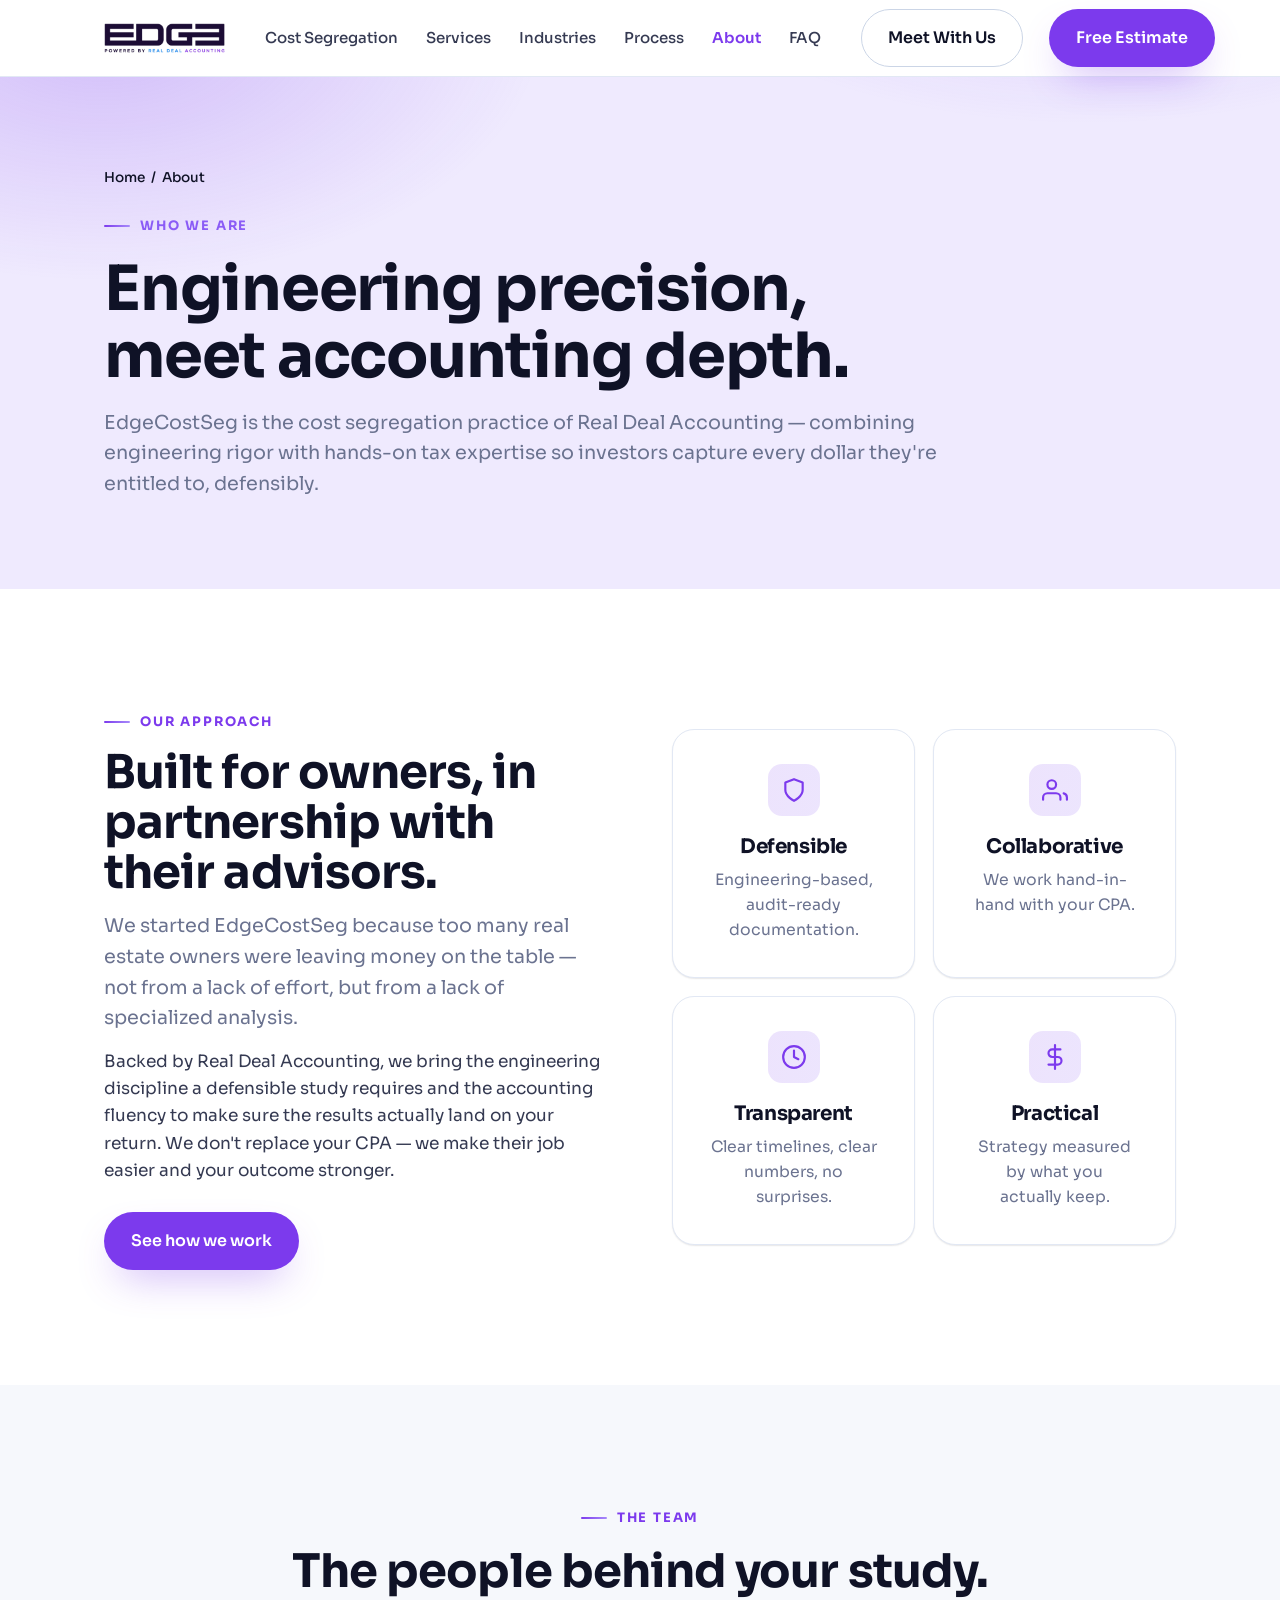
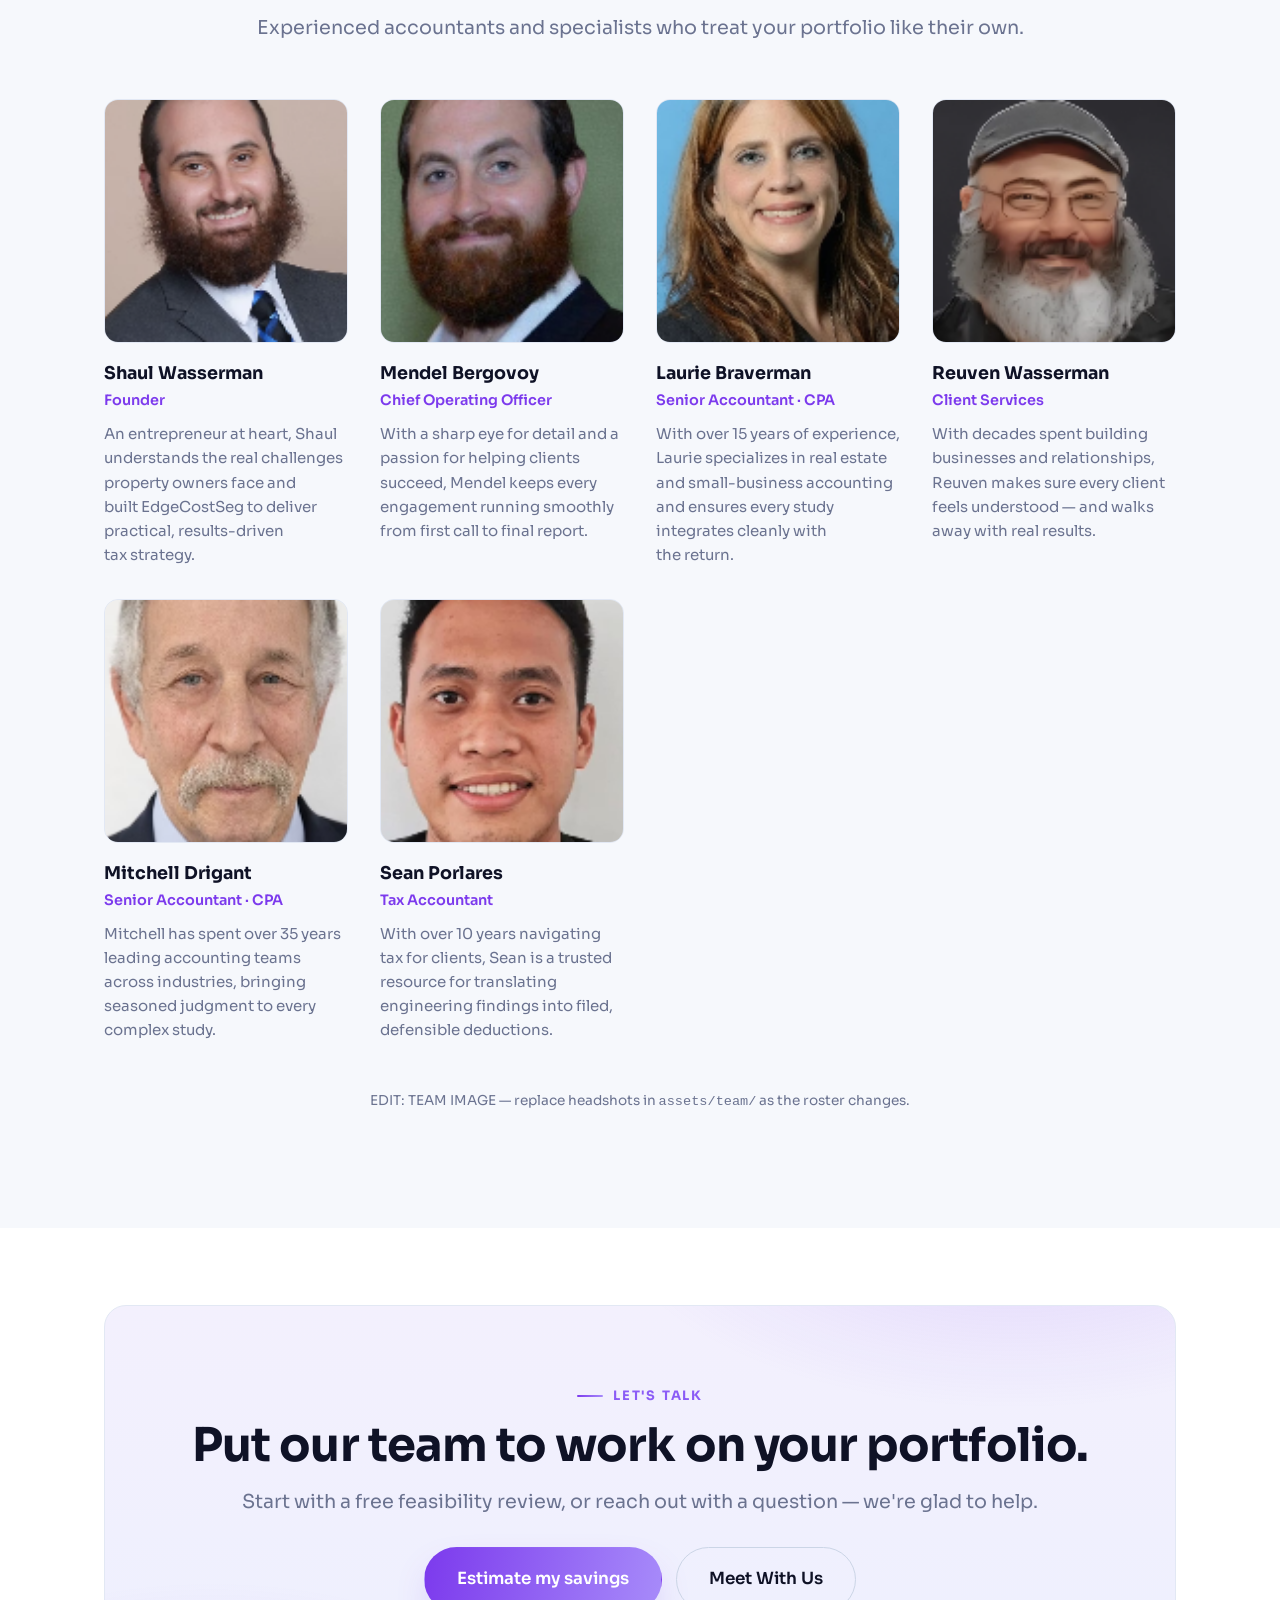
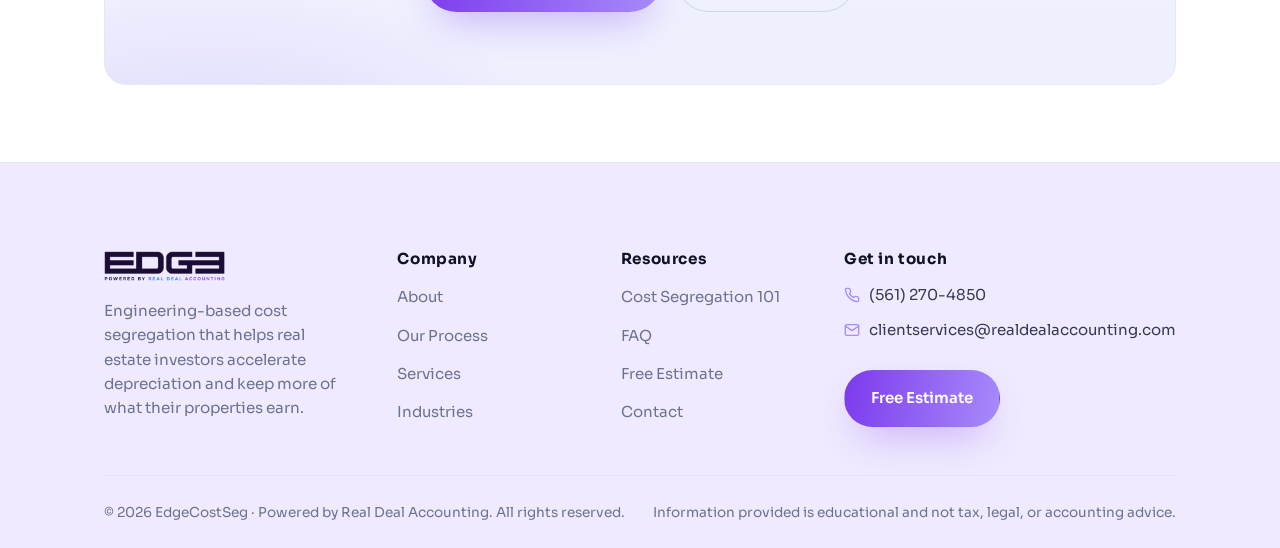
==== about.html @ e032ab43 "Add files via upload" ====
<!DOCTYPE html>
<html lang="en">
<head>
  <meta charset="UTF-8" />
  <meta name="viewport" content="width=device-width, initial-scale=1.0" />
  <title>About — EdgeCostSeg</title>
  <meta name="description" content="EdgeCostSeg pairs engineering rigor with the accounting expertise of Real Deal Accounting to help real estate investors keep more of what they earn. Meet the team." />
  <meta name="theme-color" content="#efeafe" />
  <link rel="preconnect" href="https://fonts.googleapis.com" />
  <link rel="preconnect" href="https://fonts.gstatic.com" crossorigin />
  <link href="https://fonts.googleapis.com/css2?family=Sora:wght@300;400;500;600;700;800&family=Figtree:wght@400;500;600;700&display=swap" rel="stylesheet" />
  <link rel="stylesheet" href="styles.css" />
</head>
<body>
  <a class="skip-link" href="#main">Skip to content</a>
  <header class="site-header">
    <div class="container nav">
      <a class="brand" href="index.html" aria-label="EdgeCostSeg home"><!-- EDIT: LOGO --><img src="assets/logo.png" alt="EdgeCostSeg — powered by Real Deal Accounting" /></a>
      <nav aria-label="Primary"><ul class="nav-links">
        <li><a href="cost-segregation.html">Cost Segregation</a></li>
        <li><a href="services.html">Services</a></li>
        <li><a href="industries.html">Industries</a></li>
        <li><a href="process.html">Process</a></li>
        <li><a href="about.html" class="active">About</a></li>
        <li><a href="faq.html">FAQ</a></li>
      </ul></nav>
      <div class="nav-cta">
        <!-- EDIT: CALENDLY LINK --><a class="btn btn--ghost nav-save" href="https://calendly.com/swasserman-o0l3/costseg" target="_blank" rel="noopener">Meet With Us</a>
        <!-- EDIT: CTA LINK --><a class="btn btn--primary nav-estimate" href="estimate.html">Free Estimate</a>
        <button class="nav-toggle" aria-label="Open menu" aria-expanded="false" aria-controls="mobileMenu"><svg viewBox="0 0 24 24" fill="none" stroke="currentColor" stroke-width="2" stroke-linecap="round"><line x1="3" y1="6" x2="21" y2="6"/><line x1="3" y1="12" x2="21" y2="12"/><line x1="3" y1="18" x2="21" y2="18"/></svg></button>
      </div>
    </div>
  </header>
  <nav class="mobile-menu" id="mobileMenu" aria-label="Mobile">
    <a href="cost-segregation.html">Cost Segregation</a><a href="services.html">Services</a><a href="industries.html">Industries</a><a href="process.html">Process</a><a href="about.html" class="active">About</a><a href="faq.html">FAQ</a><a href="contact.html">Contact</a>
    <a class="btn btn--primary" href="estimate.html">Get My Free Estimate</a><a class="btn btn--ghost nav-save" href="https://calendly.com/swasserman-o0l3/costseg" target="_blank" rel="noopener">Meet With Us</a>
  </nav>

  <main id="main">
    <section class="page-hero">
      <div class="container">
        <p class="breadcrumb"><a href="index.html">Home</a> &nbsp;/&nbsp; About</p>
        <span class="eyebrow">Who we are</span>
        <h1 class="h-xl">Engineering precision, meet accounting depth.</h1>
        <p class="lead measure">EdgeCostSeg is the cost segregation practice of Real Deal Accounting — combining engineering rigor with hands-on tax expertise so investors capture every dollar they're entitled to, defensibly.</p>
      </div>
    </section>

    <!-- STORY -->
    <section class="section">
      <div class="container">
        <div class="split">
          <div>
            <span class="eyebrow">Our approach</span>
            <h2 class="h-lg mt-s">Built for owners, in partnership with their advisors.</h2>
            <p class="lead mt-s">We started EdgeCostSeg because too many real estate owners were leaving money on the table — not from a lack of effort, but from a lack of specialized analysis.</p>
            <p class="mt-s">Backed by Real Deal Accounting, we bring the engineering discipline a defensible study requires and the accounting fluency to make sure the results actually land on your return. We don't replace your CPA — we make their job easier and your outcome stronger.</p>
            <div class="btn-row mt-m"><a class="btn btn--primary" href="process.html">See how we work</a></div>
          </div>
          <div class="grid" style="grid-template-columns:1fr 1fr;gap:18px;align-self:center">
            <div class="card center"><div class="icon-badge" style="margin-inline:auto"><svg viewBox="0 0 24 24" fill="none" stroke="currentColor" stroke-width="2" stroke-linecap="round" stroke-linejoin="round"><path d="M12 22s8-4 8-10V5l-8-3-8 3v7c0 6 8 10 8 10z"/></svg></div><h3>Defensible</h3><p>Engineering-based, audit-ready documentation.</p></div>
            <div class="card center"><div class="icon-badge" style="margin-inline:auto"><svg viewBox="0 0 24 24" fill="none" stroke="currentColor" stroke-width="2" stroke-linecap="round" stroke-linejoin="round"><path d="M17 21v-2a4 4 0 0 0-4-4H5a4 4 0 0 0-4 4v2"/><circle cx="9" cy="7" r="4"/><path d="M23 21v-2a4 4 0 0 0-3-3.87"/></svg></div><h3>Collaborative</h3><p>We work hand-in-hand with your CPA.</p></div>
            <div class="card center"><div class="icon-badge" style="margin-inline:auto"><svg viewBox="0 0 24 24" fill="none" stroke="currentColor" stroke-width="2" stroke-linecap="round" stroke-linejoin="round"><circle cx="12" cy="12" r="10"/><polyline points="12 6 12 12 16 14"/></svg></div><h3>Transparent</h3><p>Clear timelines, clear numbers, no surprises.</p></div>
            <div class="card center"><div class="icon-badge" style="margin-inline:auto"><svg viewBox="0 0 24 24" fill="none" stroke="currentColor" stroke-width="2" stroke-linecap="round" stroke-linejoin="round"><line x1="12" y1="1" x2="12" y2="23"/><path d="M17 5H9.5a3.5 3.5 0 0 0 0 7h5a3.5 3.5 0 0 1 0 7H6"/></svg></div><h3>Practical</h3><p>Strategy measured by what you actually keep.</p></div>
          </div>
        </div>
      </div>
    </section>

    <!-- TEAM -->
    <section class="section section--gray">
      <div class="container">
        <div class="block-head center">
          <span class="eyebrow">The team</span>
          <h2 class="h-lg">The people behind your study.</h2>
          <p class="lead measure">Experienced accountants and specialists who treat your portfolio like their own.</p>
        </div>
        <div class="grid cols-4">
          <div class="team-card">
            <!-- EDIT: TEAM IMAGE --><img class="photo" src="assets/team/shaul.png" alt="Shaul Wasserman" />
            <div class="name">Shaul Wasserman</div>
            <div class="role">Founder</div>
            <p class="bio">An entrepreneur at heart, Shaul understands the real challenges property owners face and built EdgeCostSeg to deliver practical, results-driven tax strategy.</p>
          </div>
          <div class="team-card">
            <!-- EDIT: TEAM IMAGE --><img class="photo" src="assets/team/mendel.png" alt="Mendel Bergovoy" />
            <div class="name">Mendel Bergovoy</div>
            <div class="role">Chief Operating Officer</div>
            <p class="bio">With a sharp eye for detail and a passion for helping clients succeed, Mendel keeps every engagement running smoothly from first call to final report.</p>
          </div>
          <div class="team-card">
            <!-- EDIT: TEAM IMAGE --><img class="photo" src="assets/team/laurie.png" alt="Laurie Braverman" />
            <div class="name">Laurie Braverman</div>
            <div class="role">Senior Accountant · CPA</div>
            <p class="bio">With over 15 years of experience, Laurie specializes in real estate and small-business accounting and ensures every study integrates cleanly with the return.</p>
          </div>
          <div class="team-card">
            <!-- EDIT: TEAM IMAGE --><img class="photo" src="assets/team/reuven.png" alt="Reuven Wasserman" />
            <div class="name">Reuven Wasserman</div>
            <div class="role">Client Services</div>
            <p class="bio">With decades spent building businesses and relationships, Reuven makes sure every client feels understood — and walks away with real results.</p>
          </div>
          <div class="team-card">
            <!-- EDIT: TEAM IMAGE --><img class="photo" src="assets/team/mitchell.png" alt="Mitchell Drigant" />
            <div class="name">Mitchell Drigant</div>
            <div class="role">Senior Accountant · CPA</div>
            <p class="bio">Mitchell has spent over 35 years leading accounting teams across industries, bringing seasoned judgment to every complex study.</p>
          </div>
          <div class="team-card">
            <!-- EDIT: TEAM IMAGE --><img class="photo" src="assets/team/sean.png" alt="Sean Porlares" />
            <div class="name">Sean Porlares</div>
            <div class="role">Tax Accountant</div>
            <p class="bio">With over 10 years navigating tax for clients, Sean is a trusted resource for translating engineering findings into filed, defensible deductions.</p>
          </div>
        </div>
        <p class="center form-note mt-l">EDIT: TEAM IMAGE — replace headshots in <code>assets/team/</code> as the roster changes.</p>
      </div>
    </section>

    <section class="section section--tight">
      <div class="container">
        <div class="cta-banner reveal">
          <span class="eyebrow" style="color:var(--violet-500)">Let's talk</span>
          <h2 class="h-lg mt-s">Put our team to work on your portfolio.</h2>
          <p class="lead measure">Start with a free feasibility review, or reach out with a question — we're glad to help.</p>
          <div class="btn-row"><a class="btn btn--light btn--lg" href="estimate.html">Estimate my savings</a><!-- EDIT: CALENDLY LINK --><a class="btn btn--ghost-light btn--lg" href="https://calendly.com/swasserman-o0l3/costseg" target="_blank" rel="noopener">Meet With Us</a></div>
        </div>
      </div>
    </section>
  </main>

  <footer class="site-footer">
    <div class="container">
      <div class="footer-top">
        <div class="footer-brand"><!-- EDIT: LOGO (white) --><img src="assets/logo.png" alt="EdgeCostSeg" /><p>Engineering-based cost segregation that helps real estate investors accelerate depreciation and keep more of what their properties earn.</p></div>
        <div class="footer-col"><h4>Company</h4><ul><li><a href="about.html">About</a></li><li><a href="process.html">Our Process</a></li><li><a href="services.html">Services</a></li><li><a href="industries.html">Industries</a></li></ul></div>
        <div class="footer-col"><h4>Resources</h4><ul><li><a href="cost-segregation.html">Cost Segregation 101</a></li><li><a href="faq.html">FAQ</a></li><li><a href="estimate.html">Free Estimate</a></li><li><a href="contact.html">Contact</a></li></ul></div>
        <div class="footer-col"><h4>Get in touch</h4><div class="footer-contact"><!-- EDIT: PHONE --><a href="tel:+15612704850"><svg viewBox="0 0 24 24" fill="none" stroke="currentColor" stroke-width="2" stroke-linecap="round" stroke-linejoin="round"><path d="M22 16.92v3a2 2 0 0 1-2.18 2 19.79 19.79 0 0 1-8.63-3.07 19.5 19.5 0 0 1-6-6 19.79 19.79 0 0 1-3.07-8.67A2 2 0 0 1 4.11 2h3a2 2 0 0 1 2 1.72c.13.96.36 1.9.7 2.81a2 2 0 0 1-.45 2.11L8.09 9.91a16 16 0 0 0 6 6l1.27-1.27a2 2 0 0 1 2.11-.45c.91.34 1.85.57 2.81.7A2 2 0 0 1 22 16.92z"/></svg>(561) 270-4850</a><!-- EDIT: EMAIL --><a href="mailto:clientservices@realdealaccounting.com"><svg viewBox="0 0 24 24" fill="none" stroke="currentColor" stroke-width="2" stroke-linecap="round" stroke-linejoin="round"><path d="M4 4h16a2 2 0 0 1 2 2v12a2 2 0 0 1-2 2H4a2 2 0 0 1-2-2V6a2 2 0 0 1 2-2z"/><polyline points="22,6 12,13 2,6"/></svg>clientservices@realdealaccounting.com</a></div><a class="btn btn--gradient mt-m" href="estimate.html">Free Estimate</a></div>
      </div>
      <div class="footer-bottom"><span>© <span id="year">2026</span> EdgeCostSeg · Powered by Real Deal Accounting. All rights reserved.</span><span>Information provided is educational and not tax, legal, or accounting advice.</span></div>
    </div>
  </footer>
  <script src="script.js"></script>
</body>
</html>
---- styles.css ----
/* ============================================================
   EdgeCostSeg — Design System
   Powered by Real Deal Accounting
   ------------------------------------------------------------
   EDIT: BRAND COLORS — change the tokens below to rebrand.
   ============================================================ */

:root {
  /* ---- Brand palette (sampled from logo) ---- */
  --navy-950: #efeafe;   /* light lavender surface */
  --navy-900: #f4f1fd;   /* lighter lavender surface */
  --navy-800: #e7e0fa;   /* lavender raised */
  --navy-700: #ddd3f5;   /* lavender border */

  --blue-600: #7c3aed;   /* primary CTA (purple)                   */
  --blue-500: #8b5cf6;   /* bright purple accent                   */
  --blue-400: #a78bfa;   /* hover / light purple accent            */

  --violet-500: #8b5cf6; /* secondary accent (from "ACCOUNTING")   */
  --violet-400: #a78bfa;

  --white: #ffffff;
  --gray-50:  #f6f8fc;   /* light section background               */
  --gray-100: #eef2f9;   /* cards on white / subtle fills          */
  --gray-200: #e2e8f4;   /* borders                                */
  --gray-300: #cbd5e6;
  --ink-900: #0f1226;    /* primary text on light                  */
  --ink-700: #353a52;    /* body text                              */
  --ink-500: #6b7390;    /* muted text                             */

  /* ---- Signature gradient (blue -> violet, mirrors logo) ---- */
  --grad: linear-gradient(100deg, var(--blue-600) 0%, var(--violet-400) 100%);
  --grad-soft: linear-gradient(100deg, rgba(124,58,237,.14), rgba(139,92,246,.16));

  /* ---- Type ---- */
  --font-display: "Sora", system-ui, sans-serif;
  --font-body: "Sora", system-ui, sans-serif;

  /* ---- Spacing / shape ---- */
  --radius-sm: 8px;
  --radius: 14px;
  --radius-lg: 22px;
  --shadow-sm: 0 1px 2px rgba(15,18,38,.06), 0 1px 1px rgba(15,18,38,.04);
  --shadow-md: 0 10px 30px -12px rgba(15,18,38,.18);
  --shadow-lg: 0 30px 60px -20px rgba(15,18,38,.28);
  --shadow-blue: 0 18px 40px -14px rgba(124,58,237,.42);

  --maxw: 1200px;
  --gutter: clamp(20px, 5vw, 64px);
}

/* ============================================================
   Reset & base
   ============================================================ */
*, *::before, *::after { box-sizing: border-box; }
* { margin: 0; }
html { scroll-behavior: smooth; -webkit-text-size-adjust: 100%; }
body {
  font-family: var(--font-body);
  color: var(--ink-700);
  background: var(--white);
  line-height: 1.6;
  font-size: 17px;
  -webkit-font-smoothing: antialiased;
  text-rendering: optimizeLegibility;
}
img { display: block; max-width: 100%; height: auto; }
a { color: inherit; text-decoration: none; }
button { font: inherit; cursor: pointer; }
:focus-visible { outline: 3px solid var(--blue-400); outline-offset: 3px; border-radius: 4px; }

h1, h2, h3, h4 {
  font-family: var(--font-display);
  color: var(--ink-900);
  line-height: 1.08;
  letter-spacing: -0.02em;
  font-weight: 700;
  text-wrap: balance;
}
p { text-wrap: pretty; }

/* ============================================================
   Layout helpers
   ============================================================ */
.container { width: 100%; max-width: var(--maxw); margin-inline: auto; padding-inline: var(--gutter); }
.section { padding-block: clamp(64px, 9vw, 128px); }
.section--tight { padding-block: clamp(48px, 6vw, 80px); }
.section--gray { background: var(--gray-50); }
.section--navy { background: var(--navy-950); color: var(--ink-700); }
.section--navy h1, .section--navy h2, .section--navy h3 { color: var(--ink-900); }

.grid { display: grid; gap: clamp(20px, 3vw, 32px); }
.cols-2 { grid-template-columns: repeat(2, 1fr); }
.cols-3 { grid-template-columns: repeat(3, 1fr); }
.cols-4 { grid-template-columns: repeat(4, 1fr); }
@media (max-width: 980px) { .cols-3, .cols-4 { grid-template-columns: repeat(2, 1fr); } }
@media (max-width: 640px) { .cols-2, .cols-3, .cols-4 { grid-template-columns: 1fr; } }

.center { text-align: center; }
.measure { max-width: 62ch; }
.measure-tight { max-width: 48ch; }
.center .measure, .center .measure-tight { margin-inline: auto; }

/* ============================================================
   Eyebrow / headings rhythm
   ============================================================ */
.eyebrow {
  display: inline-flex; align-items: center; gap: 10px;
  font-family: var(--font-body);
  font-weight: 700; font-size: 13px; letter-spacing: .14em; text-transform: uppercase;
  color: var(--blue-600);
}
.eyebrow::before {
  content: ""; width: 26px; height: 2px; border-radius: 2px; background: var(--grad);
}
.section--navy .eyebrow { color: var(--violet-500); }

.h-xl { font-size: clamp(2.2rem, 5.2vw, 3.9rem); }
.h-lg { font-size: clamp(1.9rem, 4vw, 2.9rem); }
.h-md { font-size: clamp(1.45rem, 2.6vw, 2rem); }
.lead { font-size: clamp(1.05rem, 1.5vw, 1.25rem); color: var(--ink-500); }
.section--navy .lead { color: var(--ink-500); }
.block-head { margin-bottom: clamp(36px, 5vw, 56px); }
.block-head .eyebrow { margin-bottom: 18px; }
.block-head p { margin-top: 16px; }

/* ============================================================
   Buttons
   ============================================================ */
.btn {
  display: inline-flex; align-items: center; justify-content: center; gap: 10px;
  font-family: var(--font-body); font-weight: 600; font-size: 1rem;
  padding: 15px 26px; border-radius: 999px; border: 1px solid transparent;
  transition: transform .18s ease, box-shadow .18s ease, background .18s ease, color .18s ease, border-color .18s ease;
  white-space: nowrap;
}
.btn svg { width: 18px; height: 18px; }
.btn--primary { background: var(--blue-600); color: #fff; box-shadow: var(--shadow-blue); }
.btn--primary:hover { transform: translateY(-2px); background: var(--blue-500); }
.btn--gradient { background: var(--grad); color: #fff; box-shadow: var(--shadow-blue); }
.btn--gradient:hover { transform: translateY(-2px); filter: brightness(1.05); }
.btn--ghost { background: transparent; color: var(--ink-900); border-color: var(--gray-300); }
.btn--ghost:hover { border-color: var(--blue-500); color: var(--blue-600); }
.btn--light { background: var(--grad); color: #fff; box-shadow: var(--shadow-blue); }
.btn--light:hover { transform: translateY(-2px); box-shadow: var(--shadow-lg); }
.btn--ghost-light { background: transparent; color: var(--ink-900); border-color: var(--gray-300); }
.btn--ghost-light:hover { border-color: var(--blue-500); color: var(--blue-600); background: transparent; }
.btn--lg { padding: 18px 32px; font-size: 1.05rem; }
.btn-row { display: flex; flex-wrap: wrap; gap: 14px; }
.center .btn-row { justify-content: center; }

.link-arrow { display: inline-flex; align-items: center; gap: 7px; font-weight: 600; color: var(--blue-600); }
.link-arrow svg { width: 16px; height: 16px; transition: transform .18s ease; }
.link-arrow:hover svg { transform: translateX(4px); }

/* ============================================================
   Header / navigation
   ============================================================ */
.site-header {
  position: sticky; top: 0; z-index: 60;
  background: rgba(255,255,255,.82);
  backdrop-filter: saturate(180%) blur(14px);
  border-bottom: 1px solid var(--gray-200);
}
.nav {
  display: flex; align-items: center; justify-content: flex-start;
  height: 76px; gap: 28px;
}
.brand { display: flex; align-items: center; flex-shrink: 0; }
.brand img { height: 30px; width: auto; }            /* EDIT: LOGO */
.nav-links { display: flex; align-items: center; gap: 4px; list-style: none; padding: 0; }
.nav-links a {
  display: inline-block; padding: 9px 12px; border-radius: 999px; white-space: nowrap;
  font-weight: 500; font-size: .94rem; color: var(--ink-700);
  transition: background .15s ease, color .15s ease;
}
.nav-links a:hover { background: var(--gray-100); color: var(--ink-900); }
.nav-links a.active { color: var(--blue-600); font-weight: 600; }
.nav-cta { display: flex; align-items: center; gap: 20px; flex-shrink: 0; margin-left: auto; }
.nav-estimate { margin-left: 6px; }
.nav-phone { display: inline-flex; align-items: center; gap: 8px; font-weight: 600; color: var(--ink-900); font-size: .95rem; }
.nav-phone svg { width: 16px; height: 16px; color: var(--blue-600); }
.nav-toggle {
  display: none; width: 44px; height: 44px; border-radius: 10px;
  border: 1px solid var(--gray-200); background: #fff; align-items: center; justify-content: center;
}
.nav-toggle svg { width: 22px; height: 22px; color: var(--ink-900); }

@media (max-width: 1080px) {
  .nav-phone { display: none; }
}
@media (max-width: 980px) {
  .nav-links, .nav-cta .btn { display: none; }
  .nav-toggle { display: inline-flex; }
}

/* Mobile drawer */
.mobile-menu {
  position: fixed; inset: 76px 0 0 0; z-index: 55;
  background: var(--white); padding: 24px var(--gutter) 48px;
  transform: translateX(100%); transition: transform .3s cubic-bezier(.4,0,.2,1);
  overflow-y: auto; display: flex; flex-direction: column; gap: 6px;
}
.mobile-menu.open { transform: translateX(0); }
.mobile-menu a { padding: 16px 8px; font-size: 1.15rem; font-weight: 600; color: var(--ink-900); border-bottom: 1px solid var(--gray-100); }
.mobile-menu a.active { color: var(--blue-600); }
.mobile-menu .btn { margin-top: 22px; }
.mobile-menu .nav-phone { display: inline-flex; margin-top: 16px; font-size: 1.05rem; }
body.menu-open { overflow: hidden; }

/* ============================================================
   Cards & surfaces
   ============================================================ */
.card {
  background: #fff; border: 1px solid var(--gray-200); border-radius: var(--radius-lg);
  padding: clamp(24px, 3vw, 34px); box-shadow: var(--shadow-sm);
  transition: transform .2s ease, box-shadow .2s ease, border-color .2s ease;
}
.card--hover:hover { transform: translateY(-4px); box-shadow: var(--shadow-md); border-color: var(--gray-300); }
.card h3 { font-size: 1.25rem; margin-bottom: 10px; }
.card p { color: var(--ink-500); font-size: .98rem; }

.icon-badge {
  width: 52px; height: 52px; border-radius: 14px; display: grid; place-items: center;
  background: var(--grad-soft); color: var(--blue-600); margin-bottom: 20px;
}
.icon-badge svg { width: 26px; height: 26px; }
.section--navy .icon-badge { background: var(--grad-soft); color: var(--blue-600); }

/* numbered step chip */
.step-num {
  font-family: var(--font-display); font-weight: 800; font-size: .95rem;
  width: 40px; height: 40px; border-radius: 12px; display: grid; place-items: center;
  background: var(--grad); color: #fff; flex-shrink: 0;
}

/* pill / tag */
.pill {
  display: inline-flex; align-items: center; gap: 8px; padding: 7px 14px; border-radius: 999px;
  background: var(--gray-100); color: var(--ink-700); font-size: .85rem; font-weight: 600;
}
.section--navy .pill { background: #fff; color: var(--ink-700); }

/* ============================================================
   Hero
   ============================================================ */
.hero {
  position: relative; overflow: hidden;
  background:
    radial-gradient(1100px 640px at 84% -14%, rgba(167,139,250,.48), transparent 60%),
    radial-gradient(1000px 660px at 6% 116%, rgba(150,130,245,.40), transparent 58%),
    radial-gradient(700px 460px at 50% 120%, rgba(236,180,255,.30), transparent 60%),
    linear-gradient(180deg, #f7f4fe 0%, #eef0fe 100%);
  color: var(--ink-700);
}
.hero::before {
  content: ""; position: absolute; inset: 0;
  background-image: linear-gradient(rgba(124,92,246,.06) 1px, transparent 1px),
                    linear-gradient(90deg, rgba(124,92,246,.06) 1px, transparent 1px);
  background-size: 64px 64px;
  -webkit-mask-image: radial-gradient(900px 520px at 50% 0%, #000 30%, transparent 78%);
          mask-image: radial-gradient(900px 520px at 50% 0%, #000 30%, transparent 78%);
}
.hero .container { position: relative; }
.hero-grid {
  display: grid; grid-template-columns: 1.05fr .95fr; gap: clamp(32px, 5vw, 64px);
  align-items: center; padding-block: clamp(56px, 8vw, 104px);
}
@media (max-width: 940px) { .hero-grid { grid-template-columns: 1fr; } }
.hero h1 { color: var(--ink-900); letter-spacing: -0.005em; word-spacing: 0.04em; }
.hero .lead { color: var(--ink-500); margin-top: 22px; }
.hero .eyebrow { color: var(--violet-500); margin-bottom: 22px; }
.hero .btn-row { margin-top: 34px; }
.hero-note { margin-top: 22px; font-size: .9rem; color: var(--ink-500); display: flex; align-items: center; gap: 10px; }
.hero-note svg { width: 16px; height: 16px; color: var(--violet-500); }
.grad-text { background: var(--grad); -webkit-background-clip: text; background-clip: text; color: transparent; }

/* hero illustration */
.hero-illus { display: flex; justify-content: center; align-items: center; }
.hero-illus svg { width: 100%; max-width: 560px; height: auto; filter: drop-shadow(0 26px 44px rgba(99,86,180,.22)); }
@media (max-width: 940px) { .hero-illus { margin-top: 8px; } .hero-illus svg { max-width: 440px; } }

/* hourglass art */
.hourglass-art { display: flex; justify-content: center; align-items: center; }
.hourglass-art svg { width: 100%; max-width: 600px; height: auto; }

/* animated explainer */
.explainer-frame {
  max-width: 880px; margin-inline: auto; width: 100%;
  aspect-ratio: 760 / 470; border-radius: var(--radius-lg); overflow: hidden;
  border: 1px solid var(--gray-200); box-shadow: var(--shadow-lg); background: #fff;
}
.explainer-frame iframe { width: 100%; height: 100%; border: 0; display: block; }

/* zig-zag illustrated process timeline */
.ztl { position: relative; max-width: 940px; margin-inline: auto; }
.ztl::before { content: ""; position: absolute; left: 50%; top: 56px; bottom: 56px; border-left: 3px dashed var(--violet-400); transform: translateX(-50%); opacity: .6; }
.zstep { display: grid; grid-template-columns: 1fr 110px 1fr; align-items: center; gap: clamp(14px, 3vw, 36px); margin-bottom: clamp(28px, 5vw, 56px); }
.zstep:last-child { margin-bottom: 0; }
.zillus { display: flex; order: 1; justify-content: flex-end; }
.zillus svg { width: 100%; max-width: 240px; height: auto; }
.znum { order: 2; justify-self: center; width: 78px; height: 78px; border-radius: 50%; background: #fff; border: 2px solid var(--gray-200); box-shadow: var(--shadow-md); display: grid; place-items: center; font-family: var(--font-display); font-weight: 800; font-size: 1.7rem; color: var(--ink-900); position: relative; z-index: 2; }
.znum::after { content: ""; position: absolute; right: 0; bottom: 4px; width: 13px; height: 13px; border-radius: 50%; background: var(--violet-500); border: 3px solid #fff; }
.ztext { order: 3; }
.ztext h3 { font-size: 1.45rem; margin-bottom: 10px; }
.ztext p { color: var(--ink-500); }
.ztext .form-note { margin-top: 10px; font-size: .85rem; color: var(--ink-500); }
.zstep:nth-child(even) .zillus { order: 3; justify-content: flex-start; }
.zstep:nth-child(even) .ztext { order: 1; text-align: right; }
@media (max-width: 760px) {
  .ztl::before { left: 39px; }
  .zstep { grid-template-columns: 78px 1fr; align-items: start; gap: 18px; }
  .zstep .znum, .zstep:nth-child(even) .znum { order: 1; grid-column: 1; justify-self: start; }
  .zstep .ztext, .zstep:nth-child(even) .ztext { order: 2; grid-column: 2; text-align: left; }
  .zstep .zillus, .zstep:nth-child(even) .zillus { order: 3; grid-column: 2; justify-content: flex-start; }
  .zillus svg { max-width: 190px; }
}

/* hero stat panel */
.hero-panel {
  background: linear-gradient(180deg, rgba(255,255,255,.07), rgba(255,255,255,.02));
  border: 1px solid var(--navy-700); border-radius: var(--radius-lg);
  padding: clamp(24px, 3vw, 34px); box-shadow: var(--shadow-lg);
  backdrop-filter: blur(6px);
}
.hero-panel .panel-label { font-size: .82rem; letter-spacing: .12em; text-transform: uppercase; color: #8b93b8; font-weight: 700; }
.hero-panel .panel-figure { font-family: var(--font-display); font-weight: 800; font-size: clamp(2.4rem, 5vw, 3.4rem); color: #fff; line-height: 1; margin: 10px 0 6px; }
.hero-panel .panel-sub { color: #aab2d0; font-size: .95rem; }
.hero-panel hr { border: 0; border-top: 1px solid var(--navy-700); margin: 24px 0; }
.hero-mini { display: grid; grid-template-columns: 1fr 1fr; gap: 18px; }
.hero-mini .m-fig { font-family: var(--font-display); font-weight: 700; font-size: 1.5rem; color: #fff; }
.hero-mini .m-lab { font-size: .82rem; color: #8b93b8; }

/* ============================================================
   Stat band
   ============================================================ */
.statband { display: grid; grid-template-columns: repeat(4, 1fr); gap: clamp(20px, 3vw, 40px); }
@media (max-width: 760px) { .statband { grid-template-columns: 1fr 1fr; } }
.stat .stat-fig { font-family: var(--font-display); font-weight: 800; font-size: clamp(2rem, 4vw, 2.9rem); color: var(--ink-900); line-height: 1; }
.section--navy .stat .stat-fig { color: #fff; }
.stat .stat-fig .grad-text { font-weight: 800; }
.stat .stat-lab { margin-top: 10px; color: var(--ink-500); font-size: .96rem; }
.section--navy .stat .stat-lab { color: var(--ink-500); }

/* ============================================================
   Feature / split rows
   ============================================================ */
.split { display: grid; grid-template-columns: 1fr 1fr; gap: clamp(32px, 5vw, 72px); align-items: center; }
.split--media-right { grid-template-columns: 1fr 1fr; }
@media (max-width: 880px) { .split { grid-template-columns: 1fr; } .split--media-right .split-media { order: -1; } }
.split-media {
  border-radius: var(--radius-lg); overflow: hidden; border: 1px solid var(--gray-200);
  box-shadow: var(--shadow-md); background: var(--gray-100);
}
.split ul.checks { list-style: none; padding: 0; margin: 26px 0 0; display: grid; gap: 14px; }
.checks li { display: flex; gap: 12px; align-items: flex-start; }
.checks li svg { width: 22px; height: 22px; flex-shrink: 0; color: var(--blue-600); margin-top: 2px; }
.checks li b { color: var(--ink-900); }

/* image placeholder */
.ph {
  display: grid; place-items: center; aspect-ratio: 4/3; width: 100%;
  background:
    repeating-linear-gradient(45deg, rgba(124,58,237,.05) 0 14px, transparent 14px 28px),
    var(--grad-soft);
  color: var(--blue-600); font-weight: 600; font-size: .9rem; text-align: center; padding: 20px;
}
.ph span { opacity: .8; }

/* ============================================================
   Process timeline
   ============================================================ */
.timeline { display: grid; gap: 0; }
.tl-step { display: grid; grid-template-columns: 64px 1fr; gap: 22px; padding-bottom: 36px; position: relative; }
.tl-step:not(:last-child)::before {
  content: ""; position: absolute; left: 31px; top: 52px; bottom: 0; width: 2px; background: var(--gray-200);
}
.section--navy .tl-step:not(:last-child)::before { background: var(--navy-700); }
.tl-step .step-num { width: 64px; height: 64px; border-radius: 18px; font-size: 1.2rem; background: var(--grad); }
.tl-step h3 { font-size: 1.3rem; margin-bottom: 8px; }
.tl-step p { color: var(--ink-500); }
.section--navy .tl-step p { color: var(--ink-500); }

/* ============================================================
   FAQ accordion
   ============================================================ */
.faq { max-width: 860px; margin-inline: auto; display: grid; gap: 14px; }
.faq-item { border: 1px solid var(--gray-200); border-radius: var(--radius); background: #fff; overflow: hidden; transition: border-color .2s ease, box-shadow .2s ease; }
.faq-item.open { border-color: var(--blue-400); box-shadow: var(--shadow-sm); }
.faq-q {
  width: 100%; text-align: left; background: none; border: 0; padding: 22px 24px;
  display: flex; justify-content: space-between; align-items: center; gap: 18px;
  font-family: var(--font-display); font-weight: 600; font-size: 1.08rem; color: var(--ink-900);
}
.faq-q .chev { width: 24px; height: 24px; flex-shrink: 0; color: var(--blue-600); transition: transform .25s ease; }
.faq-item.open .chev { transform: rotate(45deg); }
.faq-a { max-height: 0; overflow: hidden; transition: max-height .3s ease; }
.faq-a-inner { padding: 0 24px 24px; color: var(--ink-500); }

/* ============================================================
   Banner CTA
   ============================================================ */
.cta-banner {
  position: relative; overflow: hidden; border-radius: var(--radius-lg);
  background:
    radial-gradient(700px 360px at 85% -30%, rgba(139,92,246,.20), transparent 60%),
    radial-gradient(620px 360px at 10% 130%, rgba(124,58,237,.16), transparent 60%),
    linear-gradient(180deg,#f3f0fd,#eef0fe);
  border: 1px solid var(--gray-200);
  color: var(--ink-700); padding: clamp(40px, 6vw, 72px); text-align: center;
}
.cta-banner h2 { color: var(--ink-900); }
.cta-banner p { color: var(--ink-500); margin: 16px auto 0; }
.cta-banner .btn-row { margin-top: 30px; justify-content: center; }

/* ============================================================
   Team
   ============================================================ */
.team-card { text-align: left; }
.team-card .photo {
  width: 100%; aspect-ratio: 1/1; object-fit: cover; object-position: 50% 30%; border-radius: var(--radius);
  border: 1px solid var(--gray-200); background: var(--gray-100); margin-bottom: 16px;
}
.team-card .name { font-family: var(--font-display); font-weight: 700; color: var(--ink-900); font-size: 1.1rem; }
.team-card .role { color: var(--blue-600); font-weight: 600; font-size: .9rem; margin-top: 2px; }
.team-card .bio { color: var(--ink-500); font-size: .94rem; margin-top: 10px; }

/* ============================================================
   Forms
   ============================================================ */
.form-card { background: #fff; border: 1px solid var(--gray-200); border-radius: var(--radius-lg); padding: clamp(26px, 3.5vw, 40px); box-shadow: var(--shadow-md); }
.field { display: grid; gap: 8px; margin-bottom: 18px; }
.field label { font-weight: 600; color: var(--ink-900); font-size: .92rem; }
.field .req { color: var(--violet-500); }
.field input, .field select, .field textarea {
  font: inherit; padding: 13px 15px; border-radius: var(--radius-sm);
  border: 1px solid var(--gray-300); background: #fff; color: var(--ink-900); width: 100%;
  transition: border-color .15s ease, box-shadow .15s ease;
}
.field input:focus, .field select:focus, .field textarea:focus {
  outline: none; border-color: var(--blue-500); box-shadow: 0 0 0 4px rgba(124,58,237,.16);
}
.field textarea { resize: vertical; min-height: 120px; }
.form-row { display: grid; grid-template-columns: 1fr 1fr; gap: 18px; }
@media (max-width: 560px) { .form-row { grid-template-columns: 1fr; } }
.form-note { font-size: .85rem; color: var(--ink-500); margin-top: 6px; }
.form-success {
  display: none; text-align: center; padding: 30px 10px;
}
.form-success.show { display: block; }
.form-success svg { width: 56px; height: 56px; color: var(--blue-600); margin: 0 auto 16px; }

/* ============================================================
   Estimator
   ============================================================ */
.estimator { display: grid; grid-template-columns: 1.05fr 1fr; gap: clamp(24px, 4vw, 48px); align-items: start; }
@media (max-width: 900px) { .estimator { grid-template-columns: 1fr; } }
.est-controls .field { margin-bottom: 22px; }
.seg { display: flex; flex-wrap: wrap; gap: 10px; }
.seg button {
  flex: 1 1 auto; min-width: 120px; padding: 13px 14px; border-radius: var(--radius-sm);
  border: 1px solid var(--gray-300); background: #fff; color: var(--ink-700); font-weight: 600; font-size: .92rem;
  transition: all .15s ease;
}
.seg button.active { border-color: var(--blue-500); background: var(--grad-soft); color: var(--blue-600); }
.range-wrap { display: grid; gap: 10px; }
input[type="range"] { -webkit-appearance: none; appearance: none; width: 100%; height: 6px; border-radius: 6px; background: var(--gray-200); }
input[type="range"]::-webkit-slider-thumb { -webkit-appearance: none; appearance: none; width: 24px; height: 24px; border-radius: 50%; background: var(--blue-600); border: 4px solid #fff; box-shadow: var(--shadow-md); cursor: pointer; }
input[type="range"]::-moz-range-thumb { width: 22px; height: 22px; border: 4px solid #fff; border-radius: 50%; background: var(--blue-600); cursor: pointer; }
.range-val { font-family: var(--font-display); font-weight: 700; font-size: 1.4rem; color: var(--ink-900); }

.est-result {
  position: sticky; top: 96px;
  background: linear-gradient(180deg,#f3f0fd,#eef0fe); color: var(--ink-900); border: 1px solid var(--gray-200); border-radius: var(--radius-lg);
  padding: clamp(26px, 3.5vw, 38px); box-shadow: var(--shadow-lg); overflow: hidden;
}
.est-result .er-label { font-size: .82rem; letter-spacing: .12em; text-transform: uppercase; color: var(--ink-500); font-weight: 700; }
.est-result .er-fig { font-family: var(--font-display); font-weight: 800; font-size: clamp(2.6rem, 6vw, 3.6rem); line-height: 1; margin: 12px 0; background: var(--grad); -webkit-background-clip: text; background-clip: text; color: transparent; }
.est-result .er-sub { color: var(--ink-500); font-size: .95rem; }
.er-break { margin-top: 26px; display: grid; gap: 12px; }
.er-break .row { display: flex; align-items: center; justify-content: space-between; gap: 14px; padding-bottom: 12px; border-bottom: 1px solid var(--navy-700); }
.er-break .row span:first-child { color: var(--ink-500); }
.er-break .row span:last-child { font-weight: 700; color: var(--ink-900); }
.est-result .btn { width: 100%; margin-top: 26px; }
.est-disclaimer { font-size: .78rem; color: var(--ink-500); margin-top: 18px; line-height: 1.5; }

/* ============================================================
   Premium cost-seg estimator widget
   ============================================================ */
.cse { display: grid; grid-template-columns: 1.08fr .92fr; background: #fff; border: 1px solid var(--gray-200); border-radius: var(--radius-lg); box-shadow: var(--shadow-lg); overflow: hidden; max-width: 1000px; margin-inline: auto; }
@media (max-width: 880px) { .cse { grid-template-columns: 1fr; } }
.cse-controls { padding: clamp(24px, 3.2vw, 40px); display: grid; gap: clamp(22px, 3vw, 30px); align-content: start; }
.cse-group { display: grid; gap: 12px; }
.cse-label { display: flex; justify-content: space-between; align-items: center; font-weight: 700; color: var(--ink-900); font-size: .96rem; }
.cse-val { font-family: var(--font-display); font-weight: 800; font-size: 1.15rem; color: var(--blue-600); }
.cse-pills { display: flex; flex-wrap: wrap; gap: 9px; }
.cse-pills button { flex: 1 1 auto; padding: 11px 14px; border-radius: 999px; border: 1.5px solid var(--gray-200); background: #fff; color: var(--ink-700); font-weight: 600; font-size: .9rem; font-family: var(--font-body); transition: all .15s ease; white-space: nowrap; }
.cse-pills button:hover { border-color: var(--violet-400); }
.cse-pills button.active { border-color: transparent; background: var(--blue-600); color: #fff; }
.cse-range { -webkit-appearance: none; appearance: none; width: 100%; height: 8px; border-radius: 8px; background: linear-gradient(90deg, var(--blue-600) var(--pct, 30%), var(--gray-200) var(--pct, 30%)); cursor: pointer; }
.cse-range::-webkit-slider-thumb { -webkit-appearance: none; appearance: none; width: 26px; height: 26px; border-radius: 50%; background: #fff; border: 5px solid var(--blue-600); box-shadow: var(--shadow-md); cursor: pointer; }
.cse-range::-moz-range-thumb { width: 24px; height: 24px; border-radius: 50%; background: #fff; border: 5px solid var(--blue-600); box-shadow: var(--shadow-md); cursor: pointer; }
.cse-scale { display: flex; justify-content: space-between; font-size: .8rem; color: var(--ink-500); font-weight: 600; }
.cse-date { font: inherit; padding: 12px 14px; border-radius: var(--radius-sm); border: 1px solid var(--gray-300); background: #fff; color: var(--ink-900); width: 100%; }
.cse-date:focus { outline: none; border-color: var(--blue-500); box-shadow: 0 0 0 4px rgba(124,58,237,.16); }
.cse-out { background: linear-gradient(165deg, #f7f8fc, #eef1f7); padding: clamp(24px, 3.2vw, 40px); display: flex; flex-direction: column; border-left: 1px solid var(--gray-200); }
@media (max-width: 880px) { .cse-out { border-left: none; border-top: 1px solid var(--gray-200); } }
.cse-out-label { display: flex; align-items: center; gap: 8px; font-weight: 700; color: var(--ink-700); font-size: .82rem; letter-spacing: .04em; text-transform: uppercase; }
.cse-sub { font-weight: 600; color: var(--ink-500); text-transform: none; letter-spacing: 0; }
.cse-fig { font-family: var(--font-display); font-weight: 800; font-size: clamp(1.45rem, 3.2vw, 2.05rem); color: var(--ink-900); line-height: 1.12; margin-top: 6px; letter-spacing: -.02em; }
.cse-fig--accent { color: var(--blue-600); }
.cse-info { position: relative; width: 18px; height: 18px; border-radius: 50%; border: none; background: var(--violet-400); color: #fff; font-size: 11px; font-weight: 700; font-style: italic; cursor: pointer; display: inline-grid; place-items: center; flex-shrink: 0; }
.cse-tip { position: absolute; bottom: 140%; left: 50%; transform: translateX(-50%); width: 230px; background: #2a2150; color: #fff; font-weight: 500; font-size: .76rem; line-height: 1.45; text-transform: none; letter-spacing: 0; padding: 11px 13px; border-radius: 10px; box-shadow: var(--shadow-md); opacity: 0; visibility: hidden; transition: opacity .2s ease; pointer-events: none; z-index: 6; }
.cse-info:hover .cse-tip, .cse-info:focus .cse-tip { opacity: 1; visibility: visible; }
.cse-conf { margin-top: 24px; }
.cse-conf-head { display: flex; justify-content: space-between; font-weight: 700; font-size: .82rem; text-transform: uppercase; letter-spacing: .04em; color: var(--ink-700); margin-bottom: 9px; }
.cse-conf-head #cseConfLabel { color: var(--blue-600); }
.cse-conf-bar { display: flex; gap: 6px; }
.cse-conf-bar i { flex: 1; height: 9px; border-radius: 6px; background: var(--gray-200); transition: background .35s ease; }
.cse-conf-bar i.on { background: var(--blue-600); }
.cse-disc { font-size: .75rem; color: var(--ink-500); margin-top: 16px; line-height: 1.5; }
.cse-cta { margin-top: 24px; padding-top: 22px; border-top: 1px solid var(--gray-200); }
.cse-cta-h { font-family: var(--font-display); font-weight: 800; font-size: 1.18rem; color: var(--ink-900); margin-bottom: 8px; }
.cse-cta-sub { font-size: .86rem; color: var(--ink-500); line-height: 1.5; margin-bottom: 16px; }
.cse-cta-2 { display: block; text-align: center; margin-top: 13px; font-weight: 600; color: var(--blue-600); font-size: .95rem; }
.cse-cta-2:hover { color: var(--violet-500); }
.cse-badges { display: flex; flex-wrap: wrap; gap: 8px 16px; justify-content: center; margin-top: 22px; }
.cse-badges span { display: inline-flex; align-items: center; gap: 6px; font-size: .75rem; font-weight: 600; color: var(--ink-500); }
.cse-badges span::before { content: ""; width: 7px; height: 7px; border-radius: 50%; background: #34b87d; flex-shrink: 0; }

/* ============================================================
   Footer
   ============================================================ */
.site-footer { background: var(--navy-950); color: var(--ink-500); padding-top: clamp(56px, 7vw, 88px); border-top: 1px solid var(--gray-200); }
.footer-top { display: grid; grid-template-columns: 1.4fr 1fr 1fr 1fr; gap: clamp(28px, 4vw, 48px); padding-bottom: 48px; }
@media (max-width: 860px) { .footer-top { grid-template-columns: 1fr 1fr; } }
@media (max-width: 520px) { .footer-top { grid-template-columns: 1fr; } }
.footer-brand img { height: 30px; margin-bottom: 18px; }   /* EDIT: LOGO (white) */
.footer-brand p { color: var(--ink-500); font-size: .95rem; max-width: 34ch; }
.footer-col h4 { color: var(--ink-900); font-size: .95rem; font-family: var(--font-body); font-weight: 700; letter-spacing: .04em; margin-bottom: 16px; }
.site-footer .btn--gradient, .site-footer .btn--primary, .footer-col a.btn { color: #fff; }
.footer-col ul { list-style: none; padding: 0; display: grid; gap: 11px; }
.footer-col a { color: var(--ink-500); font-size: .94rem; transition: color .15s ease; }
.footer-col a:hover { color: var(--ink-900); }
.footer-contact { display: grid; gap: 11px; font-size: .94rem; }
.footer-contact a { display: inline-flex; align-items: center; gap: 9px; color: var(--ink-700); }
.footer-contact svg { width: 16px; height: 16px; color: var(--blue-400); flex-shrink: 0; }
.footer-bottom {
  border-top: 1px solid var(--navy-800); padding-block: 26px;
  display: flex; flex-wrap: wrap; justify-content: space-between; gap: 14px;
  font-size: .85rem; color: var(--ink-500);
}
.footer-bottom a { color: var(--ink-500); }
.footer-bottom a:hover { color: var(--ink-900); }

/* ============================================================
   Page hero (interior pages)
   ============================================================ */
.page-hero {
  background:
    radial-gradient(800px 420px at 85% -40%, rgba(139,92,246,.28), transparent 60%),
    radial-gradient(760px 440px at 8% -10%, rgba(124,58,237,.26), transparent 58%),
    var(--navy-950);
  color: var(--ink-700); padding-block: clamp(56px, 7vw, 96px); position: relative; overflow: hidden;
}
.page-hero h1 { color: var(--ink-900); }
.page-hero .lead { color: var(--ink-500); margin-top: 18px; }
.page-hero .eyebrow { color: var(--violet-500); margin-bottom: 18px; }
.breadcrumb { font-size: .85rem; color: var(--ink-900); font-weight: 500; margin-bottom: 20px; }
.breadcrumb a:hover { color: var(--blue-600); }

/* ============================================================
   Reveal-on-scroll
   ============================================================ */
.reveal { opacity: 0; transform: translateY(22px); transition: opacity .6s ease, transform .6s ease; }
.reveal.in { opacity: 1; transform: none; }
@media (prefers-reduced-motion: reduce) {
  .reveal { opacity: 1; transform: none; transition: none; }
  html { scroll-behavior: auto; }
}

/* ============================================================
   Utility
   ============================================================ */
.mt-0 { margin-top: 0; } .mt-s { margin-top: 14px; } .mt-m { margin-top: 28px; } .mt-l { margin-top: 48px; }
.divider { height: 1px; background: var(--gray-200); border: 0; }
.text-muted { color: var(--ink-500); }
.skip-link { position: absolute; left: -999px; top: 0; background: #fff; color: var(--blue-600); padding: 12px 18px; z-index: 100; border-radius: 0 0 8px 0; font-weight: 600; }
.skip-link:focus { left: 0; }
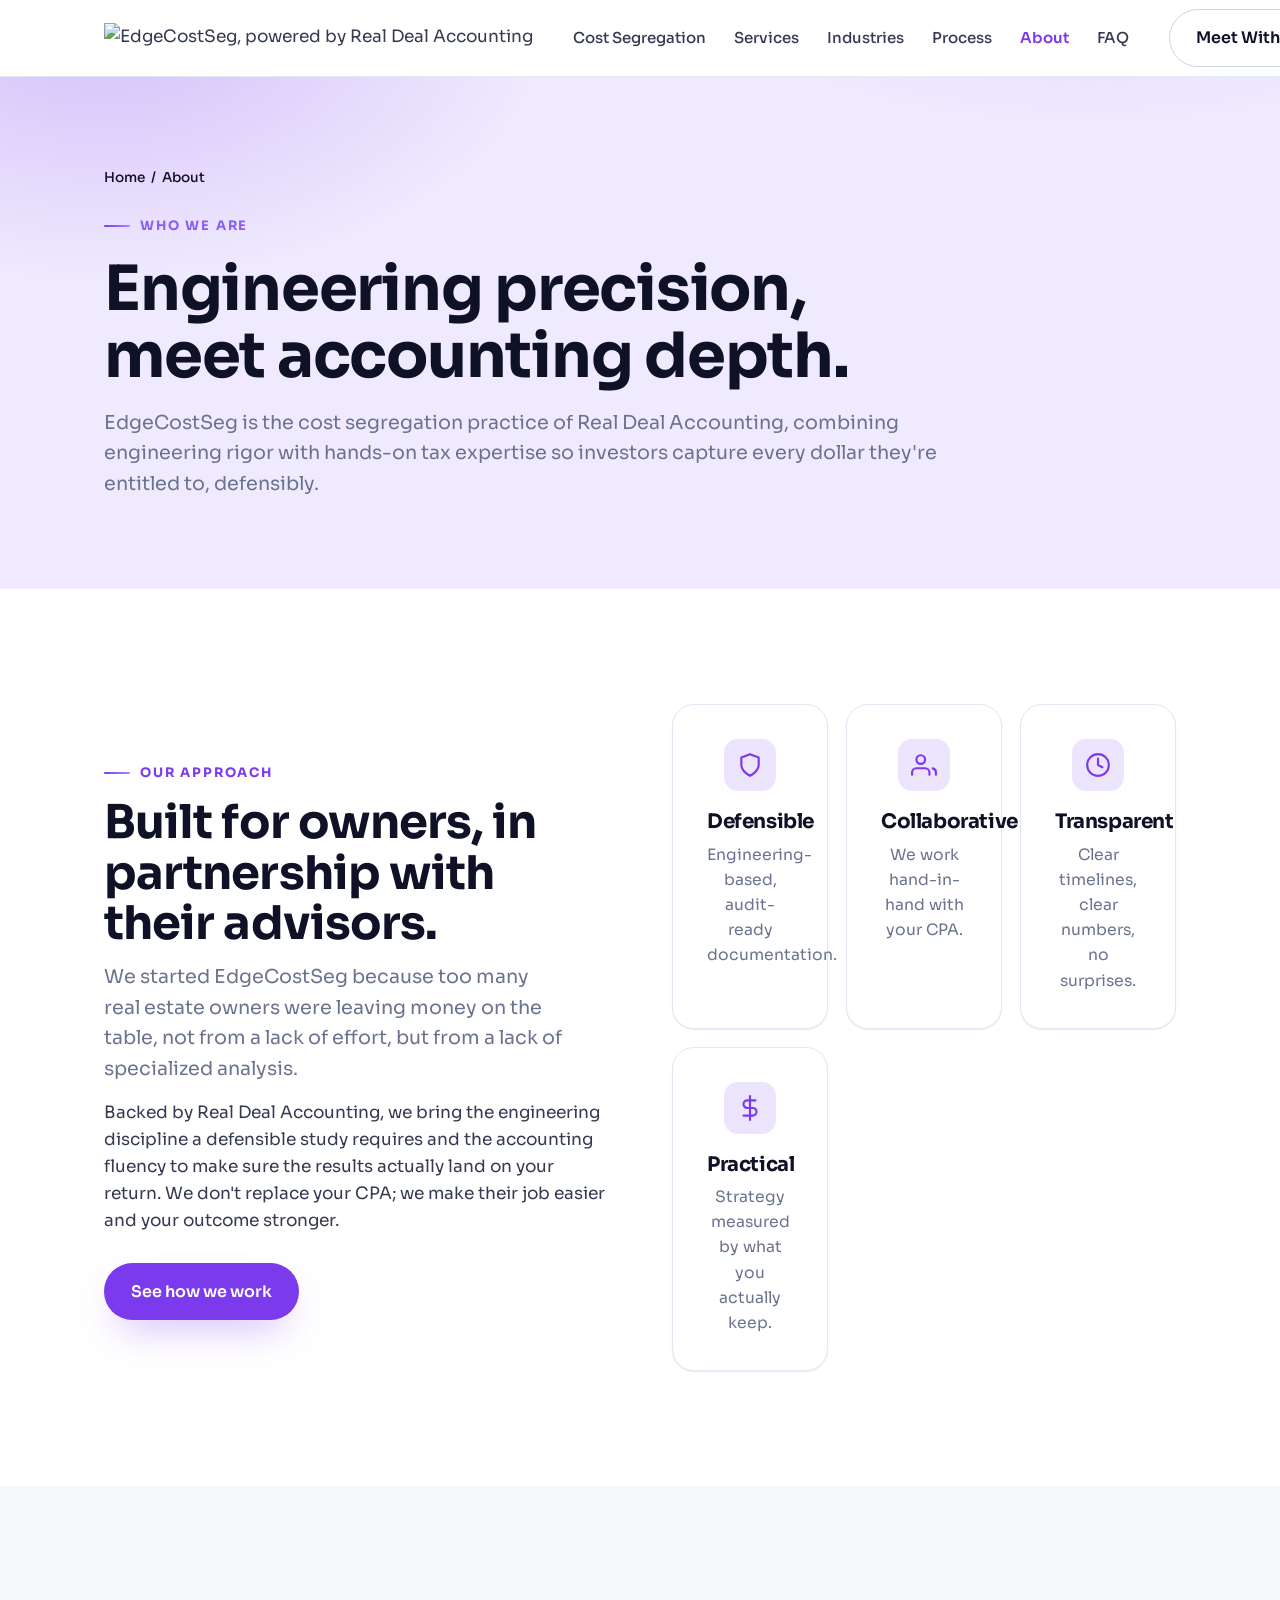
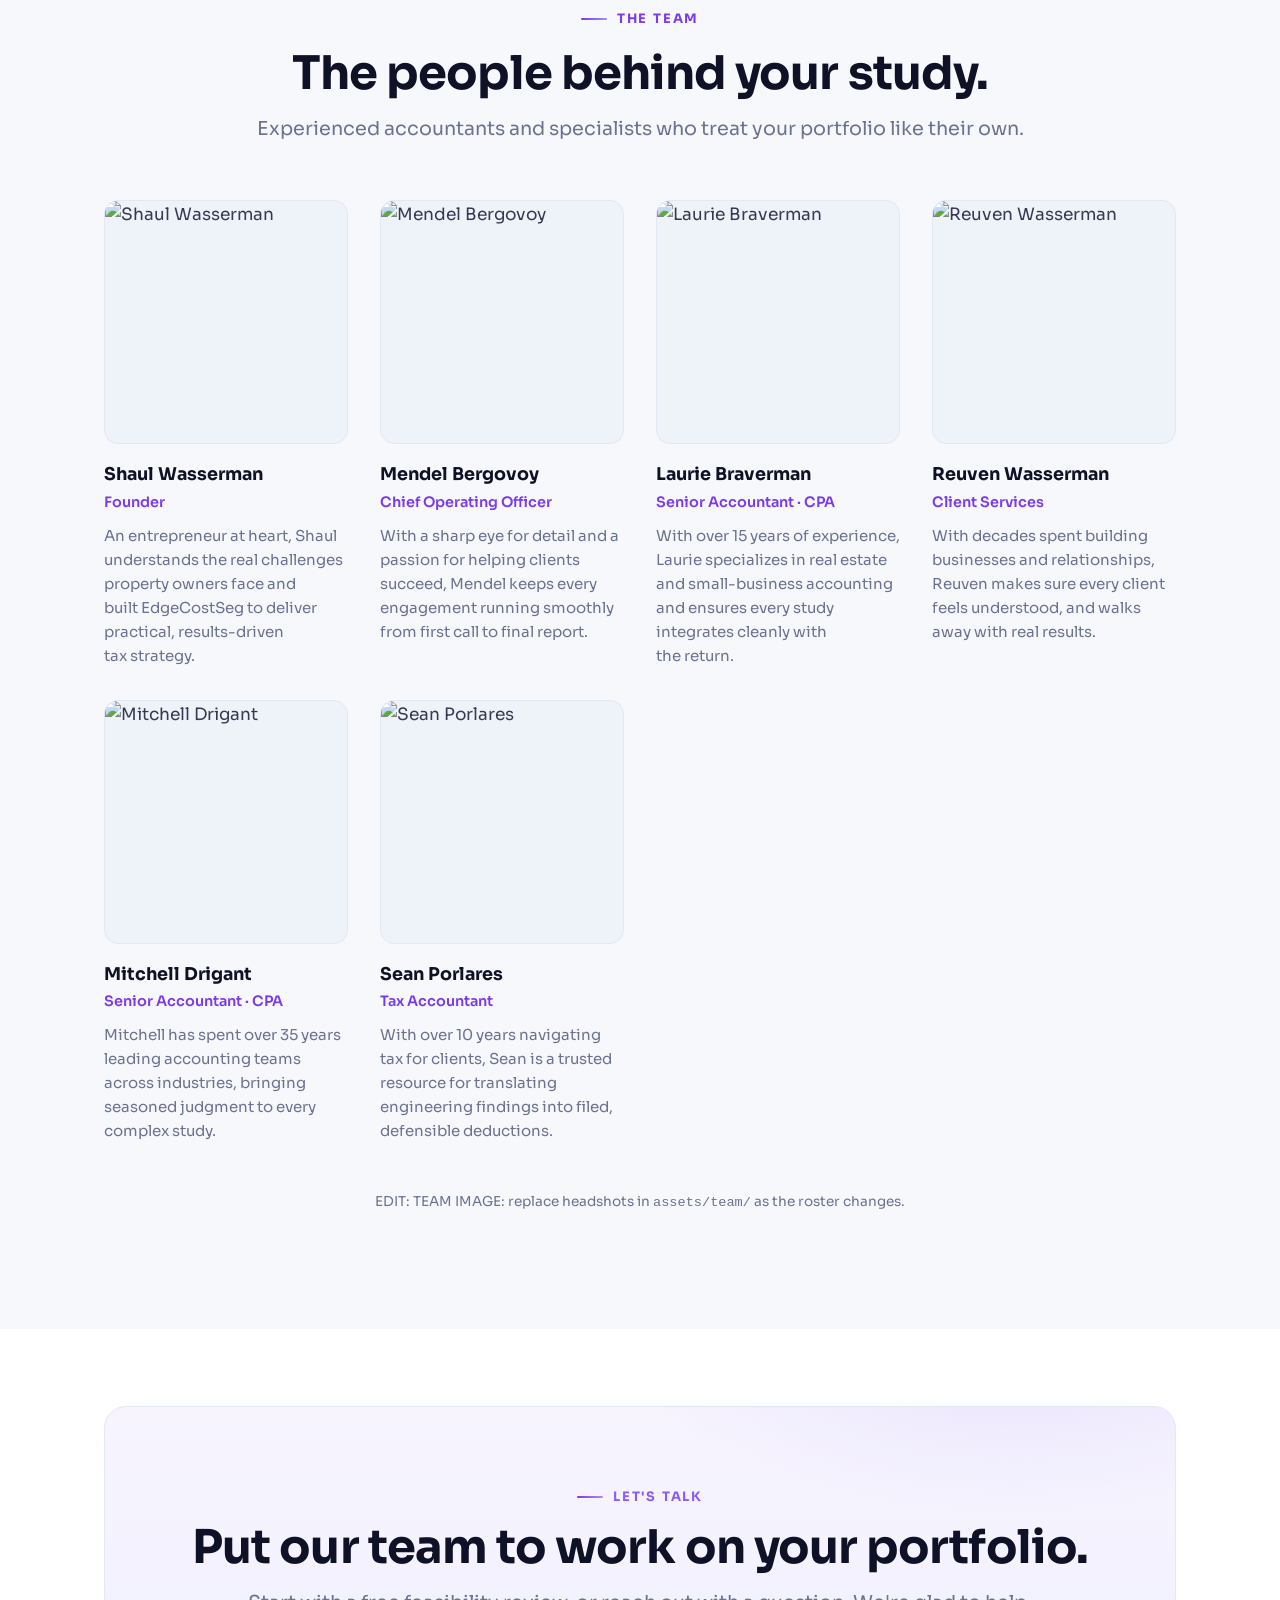
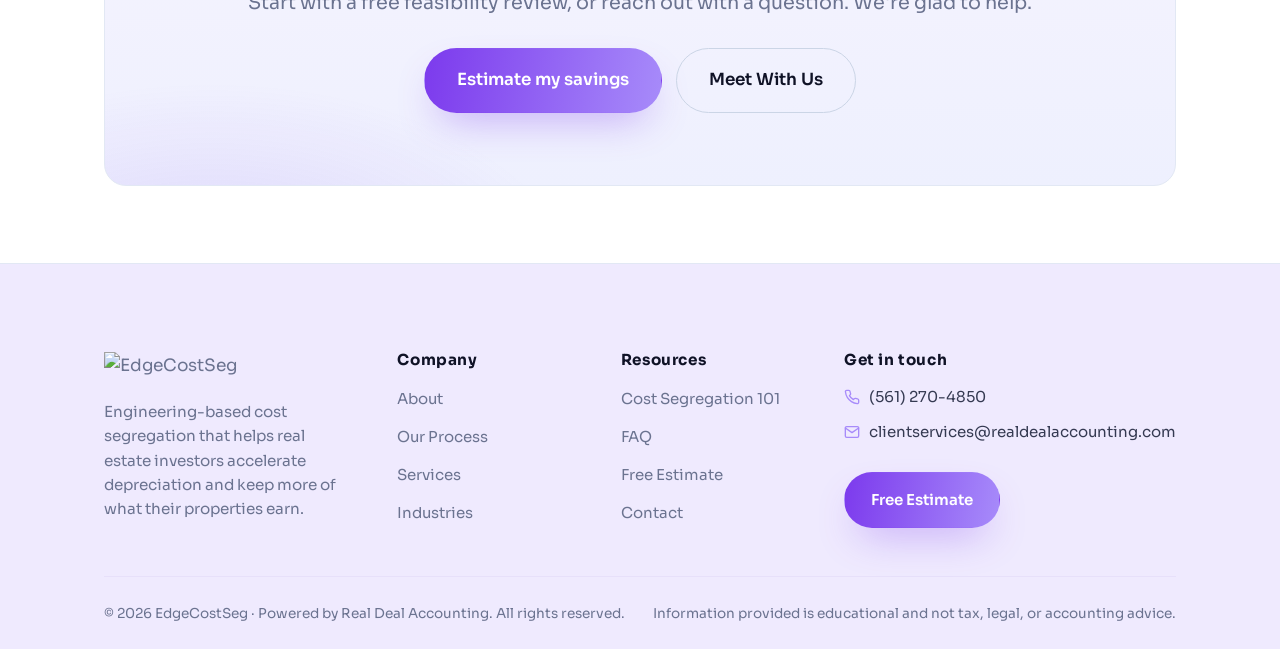
==== commit 7c0a228f: "Add files via upload" ====
--- a/about.html
+++ b/about.html
@@ -3,7 +3,7 @@
 <head>
   <meta charset="UTF-8" />
   <meta name="viewport" content="width=device-width, initial-scale=1.0" />
-  <title>About — EdgeCostSeg</title>
+  <title>About | EdgeCostSeg</title>
   <meta name="description" content="EdgeCostSeg pairs engineering rigor with the accounting expertise of Real Deal Accounting to help real estate investors keep more of what they earn. Meet the team." />
   <meta name="theme-color" content="#efeafe" />
   <link rel="preconnect" href="https://fonts.googleapis.com" />
@@ -15,7 +15,7 @@
   <a class="skip-link" href="#main">Skip to content</a>
   <header class="site-header">
     <div class="container nav">
-      <a class="brand" href="index.html" aria-label="EdgeCostSeg home"><!-- EDIT: LOGO --><img src="assets/logo.png" alt="EdgeCostSeg — powered by Real Deal Accounting" /></a>
+      <a class="brand" href="index.html" aria-label="EdgeCostSeg home"><!-- EDIT: LOGO --><img src="assets/logo.png" alt="EdgeCostSeg, powered by Real Deal Accounting" /></a>
       <nav aria-label="Primary"><ul class="nav-links">
         <li><a href="cost-segregation.html">Cost Segregation</a></li>
         <li><a href="services.html">Services</a></li>
@@ -42,7 +42,7 @@
         <p class="breadcrumb"><a href="index.html">Home</a> &nbsp;/&nbsp; About</p>
         <span class="eyebrow">Who we are</span>
         <h1 class="h-xl">Engineering precision, meet accounting depth.</h1>
-        <p class="lead measure">EdgeCostSeg is the cost segregation practice of Real Deal Accounting — combining engineering rigor with hands-on tax expertise so investors capture every dollar they're entitled to, defensibly.</p>
+        <p class="lead measure">EdgeCostSeg is the cost segregation practice of Real Deal Accounting, combining engineering rigor with hands-on tax expertise so investors capture every dollar they're entitled to, defensibly.</p>
       </div>
     </section>
 
@@ -53,11 +53,11 @@
           <div>
             <span class="eyebrow">Our approach</span>
             <h2 class="h-lg mt-s">Built for owners, in partnership with their advisors.</h2>
-            <p class="lead mt-s">We started EdgeCostSeg because too many real estate owners were leaving money on the table — not from a lack of effort, but from a lack of specialized analysis.</p>
-            <p class="mt-s">Backed by Real Deal Accounting, we bring the engineering discipline a defensible study requires and the accounting fluency to make sure the results actually land on your return. We don't replace your CPA — we make their job easier and your outcome stronger.</p>
+            <p class="lead mt-s">We started EdgeCostSeg because too many real estate owners were leaving money on the table, not from a lack of effort, but from a lack of specialized analysis.</p>
+            <p class="mt-s">Backed by Real Deal Accounting, we bring the engineering discipline a defensible study requires and the accounting fluency to make sure the results actually land on your return. We don't replace your CPA; we make their job easier and your outcome stronger.</p>
             <div class="btn-row mt-m"><a class="btn btn--primary" href="process.html">See how we work</a></div>
           </div>
-          <div class="grid" style="grid-template-columns:1fr 1fr;gap:18px;align-self:center">
+          <div class="grid" style="grid-template-columns:repeat(auto-fit,minmax(150px,1fr));gap:18px;align-self:center">
             <div class="card center"><div class="icon-badge" style="margin-inline:auto"><svg viewBox="0 0 24 24" fill="none" stroke="currentColor" stroke-width="2" stroke-linecap="round" stroke-linejoin="round"><path d="M12 22s8-4 8-10V5l-8-3-8 3v7c0 6 8 10 8 10z"/></svg></div><h3>Defensible</h3><p>Engineering-based, audit-ready documentation.</p></div>
             <div class="card center"><div class="icon-badge" style="margin-inline:auto"><svg viewBox="0 0 24 24" fill="none" stroke="currentColor" stroke-width="2" stroke-linecap="round" stroke-linejoin="round"><path d="M17 21v-2a4 4 0 0 0-4-4H5a4 4 0 0 0-4 4v2"/><circle cx="9" cy="7" r="4"/><path d="M23 21v-2a4 4 0 0 0-3-3.87"/></svg></div><h3>Collaborative</h3><p>We work hand-in-hand with your CPA.</p></div>
             <div class="card center"><div class="icon-badge" style="margin-inline:auto"><svg viewBox="0 0 24 24" fill="none" stroke="currentColor" stroke-width="2" stroke-linecap="round" stroke-linejoin="round"><circle cx="12" cy="12" r="10"/><polyline points="12 6 12 12 16 14"/></svg></div><h3>Transparent</h3><p>Clear timelines, clear numbers, no surprises.</p></div>
@@ -98,7 +98,7 @@
             <!-- EDIT: TEAM IMAGE --><img class="photo" src="assets/team/reuven.png" alt="Reuven Wasserman" />
             <div class="name">Reuven Wasserman</div>
             <div class="role">Client Services</div>
-            <p class="bio">With decades spent building businesses and relationships, Reuven makes sure every client feels understood — and walks away with real results.</p>
+            <p class="bio">With decades spent building businesses and relationships, Reuven makes sure every client feels understood, and walks away with real results.</p>
           </div>
           <div class="team-card">
             <!-- EDIT: TEAM IMAGE --><img class="photo" src="assets/team/mitchell.png" alt="Mitchell Drigant" />
@@ -113,7 +113,7 @@
             <p class="bio">With over 10 years navigating tax for clients, Sean is a trusted resource for translating engineering findings into filed, defensible deductions.</p>
           </div>
         </div>
-        <p class="center form-note mt-l">EDIT: TEAM IMAGE — replace headshots in <code>assets/team/</code> as the roster changes.</p>
+        <p class="center form-note mt-l">EDIT: TEAM IMAGE: replace headshots in <code>assets/team/</code> as the roster changes.</p>
       </div>
     </section>
 
@@ -122,7 +122,7 @@
         <div class="cta-banner reveal">
           <span class="eyebrow" style="color:var(--violet-500)">Let's talk</span>
           <h2 class="h-lg mt-s">Put our team to work on your portfolio.</h2>
-          <p class="lead measure">Start with a free feasibility review, or reach out with a question — we're glad to help.</p>
+          <p class="lead measure">Start with a free feasibility review, or reach out with a question. We're glad to help.</p>
           <div class="btn-row"><a class="btn btn--light btn--lg" href="estimate.html">Estimate my savings</a><!-- EDIT: CALENDLY LINK --><a class="btn btn--ghost-light btn--lg" href="https://calendly.com/swasserman-o0l3/costseg" target="_blank" rel="noopener">Meet With Us</a></div>
         </div>
       </div>
--- a/styles.css
+++ b/styles.css
@@ -1,8 +1,8 @@
 /* ============================================================
-   EdgeCostSeg — Design System
+   EdgeCostSeg Design System
    Powered by Real Deal Accounting
    ------------------------------------------------------------
-   EDIT: BRAND COLORS — change the tokens below to rebrand.
+   EDIT: BRAND COLORS: change the tokens below to rebrand.
    ============================================================ */
 
 :root {
@@ -47,6 +47,13 @@
 
   --maxw: 1200px;
   --gutter: clamp(20px, 5vw, 64px);
+
+  /* ---- Tweakable wash tokens (driven by the Tweaks palette) ---- */
+  --accent-rgb: 124 58 237;   /* primary, as an rgb triplet for rgb()/alpha */
+  --accent2-rgb: 167 139 250; /* soft accent */
+  --wash-a: #f7f4fe;          /* top of page washes */
+  --wash-b: #eef0fe;          /* bottom of page washes */
+  --wash-strength: 1;         /* character multiplier for wash intensity */
 }
 
 /* ============================================================
@@ -149,7 +156,7 @@
 .btn-row { display: flex; flex-wrap: wrap; gap: 14px; }
 .center .btn-row { justify-content: center; }
 
-.link-arrow { display: inline-flex; align-items: center; gap: 7px; font-weight: 600; color: var(--blue-600); }
+.link-arrow { display: inline-flex; align-items: center; gap: 7px; padding-block: 8px; font-weight: 600; color: var(--blue-600); }
 .link-arrow svg { width: 16px; height: 16px; transition: transform .18s ease; }
 .link-arrow:hover svg { transform: translateX(4px); }
 
@@ -166,7 +173,7 @@
   display: flex; align-items: center; justify-content: flex-start;
   height: 76px; gap: 28px;
 }
-.brand { display: flex; align-items: center; flex-shrink: 0; }
+.brand { display: flex; align-items: center; flex-shrink: 0; padding-block: 10px; }
 .brand img { height: 30px; width: auto; }            /* EDIT: LOGO */
 .nav-links { display: flex; align-items: center; gap: 4px; list-style: none; padding: 0; }
 .nav-links a {
@@ -247,16 +254,16 @@
 .hero {
   position: relative; overflow: hidden;
   background:
-    radial-gradient(1100px 640px at 84% -14%, rgba(167,139,250,.48), transparent 60%),
-    radial-gradient(1000px 660px at 6% 116%, rgba(150,130,245,.40), transparent 58%),
-    radial-gradient(700px 460px at 50% 120%, rgba(236,180,255,.30), transparent 60%),
-    linear-gradient(180deg, #f7f4fe 0%, #eef0fe 100%);
+    radial-gradient(1100px 640px at 84% -14%, rgb(var(--accent2-rgb) / calc(.48 * var(--wash-strength))), transparent 60%),
+    radial-gradient(1000px 660px at 6% 116%, rgb(var(--accent-rgb) / calc(.30 * var(--wash-strength))), transparent 58%),
+    radial-gradient(700px 460px at 50% 120%, rgb(var(--accent2-rgb) / calc(.26 * var(--wash-strength))), transparent 60%),
+    linear-gradient(180deg, var(--wash-a) 0%, var(--wash-b) 100%);
   color: var(--ink-700);
 }
 .hero::before {
   content: ""; position: absolute; inset: 0;
-  background-image: linear-gradient(rgba(124,92,246,.06) 1px, transparent 1px),
-                    linear-gradient(90deg, rgba(124,92,246,.06) 1px, transparent 1px);
+  background-image: linear-gradient(rgb(var(--accent-rgb) / .06) 1px, transparent 1px),
+                    linear-gradient(90deg, rgb(var(--accent-rgb) / .06) 1px, transparent 1px);
   background-size: 64px 64px;
   -webkit-mask-image: radial-gradient(900px 520px at 50% 0%, #000 30%, transparent 78%);
           mask-image: radial-gradient(900px 520px at 50% 0%, #000 30%, transparent 78%);
@@ -403,9 +410,9 @@
 .cta-banner {
   position: relative; overflow: hidden; border-radius: var(--radius-lg);
   background:
-    radial-gradient(700px 360px at 85% -30%, rgba(139,92,246,.20), transparent 60%),
-    radial-gradient(620px 360px at 10% 130%, rgba(124,58,237,.16), transparent 60%),
-    linear-gradient(180deg,#f3f0fd,#eef0fe);
+    radial-gradient(700px 360px at 85% -30%, rgb(var(--accent2-rgb) / calc(.22 * var(--wash-strength))), transparent 60%),
+    radial-gradient(620px 360px at 10% 130%, rgb(var(--accent-rgb) / calc(.16 * var(--wash-strength))), transparent 60%),
+    linear-gradient(180deg, var(--wash-a), var(--wash-b));
   border: 1px solid var(--gray-200);
   color: var(--ink-700); padding: clamp(40px, 6vw, 72px); text-align: center;
 }
@@ -497,7 +504,7 @@
 .cse-pills button { flex: 1 1 auto; padding: 11px 14px; border-radius: 999px; border: 1.5px solid var(--gray-200); background: #fff; color: var(--ink-700); font-weight: 600; font-size: .9rem; font-family: var(--font-body); transition: all .15s ease; white-space: nowrap; }
 .cse-pills button:hover { border-color: var(--violet-400); }
 .cse-pills button.active { border-color: transparent; background: var(--blue-600); color: #fff; }
-.cse-range { -webkit-appearance: none; appearance: none; width: 100%; height: 8px; border-radius: 8px; background: linear-gradient(90deg, var(--blue-600) var(--pct, 30%), var(--gray-200) var(--pct, 30%)); cursor: pointer; }
+.cse-range { -webkit-appearance: none; appearance: none; width: 100%; height: 8px; box-sizing: content-box; padding-block: 18px; background-clip: content-box; border-radius: 8px; background: linear-gradient(90deg, var(--blue-600) var(--pct, 30%), var(--gray-200) var(--pct, 30%)); cursor: pointer; touch-action: pan-y; }
 .cse-range::-webkit-slider-thumb { -webkit-appearance: none; appearance: none; width: 26px; height: 26px; border-radius: 50%; background: #fff; border: 5px solid var(--blue-600); box-shadow: var(--shadow-md); cursor: pointer; }
 .cse-range::-moz-range-thumb { width: 24px; height: 24px; border-radius: 50%; background: #fff; border: 5px solid var(--blue-600); box-shadow: var(--shadow-md); cursor: pointer; }
 .cse-scale { display: flex; justify-content: space-between; font-size: .8rem; color: var(--ink-500); font-weight: 600; }
@@ -509,7 +516,8 @@
 .cse-sub { font-weight: 600; color: var(--ink-500); text-transform: none; letter-spacing: 0; }
 .cse-fig { font-family: var(--font-display); font-weight: 800; font-size: clamp(1.45rem, 3.2vw, 2.05rem); color: var(--ink-900); line-height: 1.12; margin-top: 6px; letter-spacing: -.02em; }
 .cse-fig--accent { color: var(--blue-600); }
-.cse-info { position: relative; width: 18px; height: 18px; border-radius: 50%; border: none; background: var(--violet-400); color: #fff; font-size: 11px; font-weight: 700; font-style: italic; cursor: pointer; display: inline-grid; place-items: center; flex-shrink: 0; }
+.cse-info { position: relative; width: 22px; height: 22px; border-radius: 50%; border: none; background: var(--violet-400); color: #fff; font-size: 12px; font-weight: 700; font-style: italic; cursor: pointer; display: inline-grid; place-items: center; flex-shrink: 0; }
+.cse-info::after { content: ""; position: absolute; inset: -11px; border-radius: 50%; }
 .cse-tip { position: absolute; bottom: 140%; left: 50%; transform: translateX(-50%); width: 230px; background: #2a2150; color: #fff; font-weight: 500; font-size: .76rem; line-height: 1.45; text-transform: none; letter-spacing: 0; padding: 11px 13px; border-radius: 10px; box-shadow: var(--shadow-md); opacity: 0; visibility: hidden; transition: opacity .2s ease; pointer-events: none; z-index: 6; }
 .cse-info:hover .cse-tip, .cse-info:focus .cse-tip { opacity: 1; visibility: visible; }
 .cse-conf { margin-top: 24px; }
@@ -522,11 +530,15 @@
 .cse-cta { margin-top: 24px; padding-top: 22px; border-top: 1px solid var(--gray-200); }
 .cse-cta-h { font-family: var(--font-display); font-weight: 800; font-size: 1.18rem; color: var(--ink-900); margin-bottom: 8px; }
 .cse-cta-sub { font-size: .86rem; color: var(--ink-500); line-height: 1.5; margin-bottom: 16px; }
-.cse-cta-2 { display: block; text-align: center; margin-top: 13px; font-weight: 600; color: var(--blue-600); font-size: .95rem; }
+.cse-cta-2 { display: block; text-align: center; margin-top: 8px; padding-block: 12px; font-weight: 600; color: var(--blue-600); font-size: .95rem; }
 .cse-cta-2:hover { color: var(--violet-500); }
 .cse-badges { display: flex; flex-wrap: wrap; gap: 8px 16px; justify-content: center; margin-top: 22px; }
 .cse-badges span { display: inline-flex; align-items: center; gap: 6px; font-size: .75rem; font-weight: 600; color: var(--ink-500); }
 .cse-badges span::before { content: ""; width: 7px; height: 7px; border-radius: 50%; background: #34b87d; flex-shrink: 0; }
+/* keep the methodology tooltip on-screen on phones */
+@media (max-width: 620px) {
+  .cse-tip { left: auto; right: -10px; transform: none; width: min(230px, calc(100vw - 44px)); }
+}
 
 /* ============================================================
    Footer
@@ -558,8 +570,8 @@
    ============================================================ */
 .page-hero {
   background:
-    radial-gradient(800px 420px at 85% -40%, rgba(139,92,246,.28), transparent 60%),
-    radial-gradient(760px 440px at 8% -10%, rgba(124,58,237,.26), transparent 58%),
+    radial-gradient(800px 420px at 85% -40%, rgb(var(--accent2-rgb) / calc(.30 * var(--wash-strength))), transparent 60%),
+    radial-gradient(760px 440px at 8% -10%, rgb(var(--accent-rgb) / calc(.24 * var(--wash-strength))), transparent 58%),
     var(--navy-950);
   color: var(--ink-700); padding-block: clamp(56px, 7vw, 96px); position: relative; overflow: hidden;
 }
@@ -587,3 +599,66 @@
 .text-muted { color: var(--ink-500); }
 .skip-link { position: absolute; left: -999px; top: 0; background: #fff; color: var(--blue-600); padding: 12px 18px; z-index: 100; border-radius: 0 0 8px 0; font-weight: 600; }
 .skip-link:focus { left: 0; }
+
+/* ============================================================
+   TWEAKS: Character (surface treatment & shape language)
+   soft = default (washed, rounded, gradient-forward)
+   ============================================================ */
+[data-character="precise"] {
+  --radius-sm: 3px; --radius: 5px; --radius-lg: 7px;
+  --wash-strength: .18;
+  --shadow-sm: 0 1px 0 rgb(15 18 38 / .05);
+  --shadow-md: 0 1px 3px rgb(15 18 38 / .10);
+  --shadow-lg: 0 2px 10px rgb(15 18 38 / .10);
+  --shadow-blue: 0 1px 3px rgb(15 18 38 / .16);
+  --grad: linear-gradient(100deg, var(--blue-600), var(--blue-600));
+}
+[data-character="precise"] .btn { border-radius: 4px; }
+[data-character="precise"] .pill, [data-character="precise"] .cse-pills button,
+[data-character="precise"] .nav-links a { border-radius: 4px; }
+[data-character="precise"] .card { box-shadow: none; border-color: var(--gray-300); }
+[data-character="precise"] .section--gray { background: var(--white); border-block: 1px solid var(--gray-200); }
+[data-character="precise"] .section--navy { background: var(--gray-50); }
+[data-character="precise"] .hero { border-bottom: 1px solid var(--gray-200); }
+[data-character="precise"] .cta-banner { border-color: var(--gray-300); }
+[data-character="precise"] .grad-text { background: none; -webkit-background-clip: border-box; background-clip: border-box; color: var(--blue-600); }
+[data-character="precise"] .eyebrow::before { background: var(--blue-600); }
+[data-character="precise"] .icon-badge { border-radius: 4px; background: var(--gray-100); }
+[data-character="precise"] .step-num, [data-character="precise"] .tl-step .step-num { border-radius: 4px; }
+[data-character="precise"] .znum { border-radius: 6px; }
+
+[data-character="bold"] {
+  --radius-sm: 12px; --radius: 20px; --radius-lg: 32px;
+  --wash-strength: 1.55;
+  --shadow-md: 0 18px 40px -14px rgb(15 18 38 / .26);
+  --shadow-lg: 0 44px 80px -26px rgb(15 18 38 / .38);
+  --shadow-blue: 0 22px 48px -14px rgb(var(--accent-rgb) / .55);
+}
+[data-character="bold"] .btn--primary { background: var(--grad); }
+[data-character="bold"] .h-xl { letter-spacing: -.035em; }
+[data-character="bold"] .icon-badge { border-radius: 16px; }
+[data-character="bold"] .card { border-color: transparent; box-shadow: var(--shadow-md); }
+[data-character="bold"] .card--hover:hover { box-shadow: var(--shadow-lg); }
+[data-character="bold"] .section--navy { background: linear-gradient(180deg, var(--wash-a), var(--navy-800)); }
+
+/* ============================================================
+   TWEAKS: Motion (how much the page moves)
+   measured = default
+   ============================================================ */
+[data-motion="lively"] .reveal { transform: translateY(36px) scale(.982); transition: opacity .55s cubic-bezier(.16,1,.3,1), transform .8s cubic-bezier(.16,1,.3,1); }
+[data-motion="lively"] .card--hover:hover { transform: translateY(-9px); }
+[data-motion="lively"] .btn--primary:hover, [data-motion="lively"] .btn--gradient:hover,
+[data-motion="lively"] .btn--light:hover { transform: translateY(-4px) scale(1.015); }
+[data-motion="lively"] .hero-illus svg, [data-motion="lively"] .hourglass-art svg { animation: tw-float 6s ease-in-out infinite; }
+@keyframes tw-float { 0%,100% { transform: translateY(0); } 50% { transform: translateY(-12px); } }
+
+[data-motion="still"] .reveal { opacity: 1; transform: none; transition: none; }
+[data-motion="still"] .card--hover:hover, [data-motion="still"] .btn:hover { transform: none; }
+[data-motion="still"] { scroll-behavior: auto; }
+
+@media (prefers-reduced-motion: reduce) {
+  [data-motion="lively"] .hero-illus svg, [data-motion="lively"] .hourglass-art svg { animation: none; }
+}
+
+/* Tweaks panel host, never affects page flow */
+#tweaks-root:empty { display: none; }
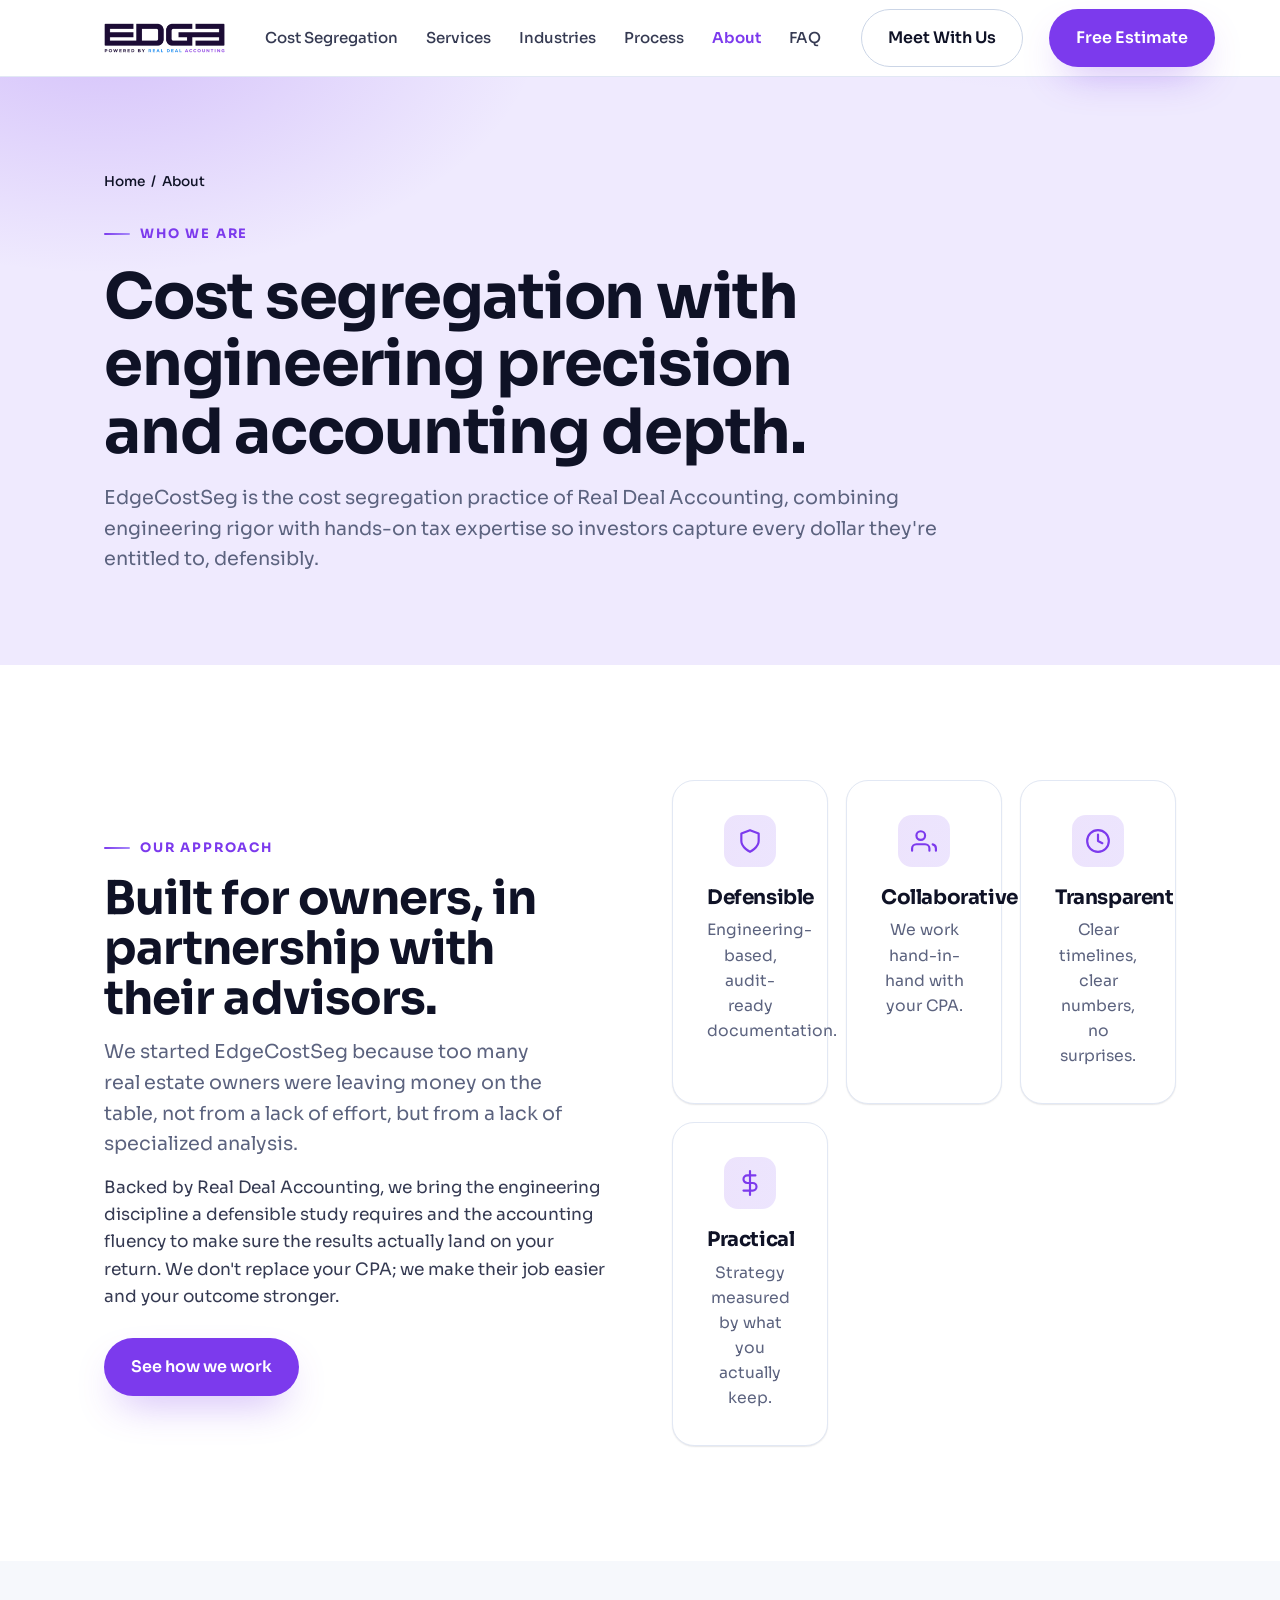
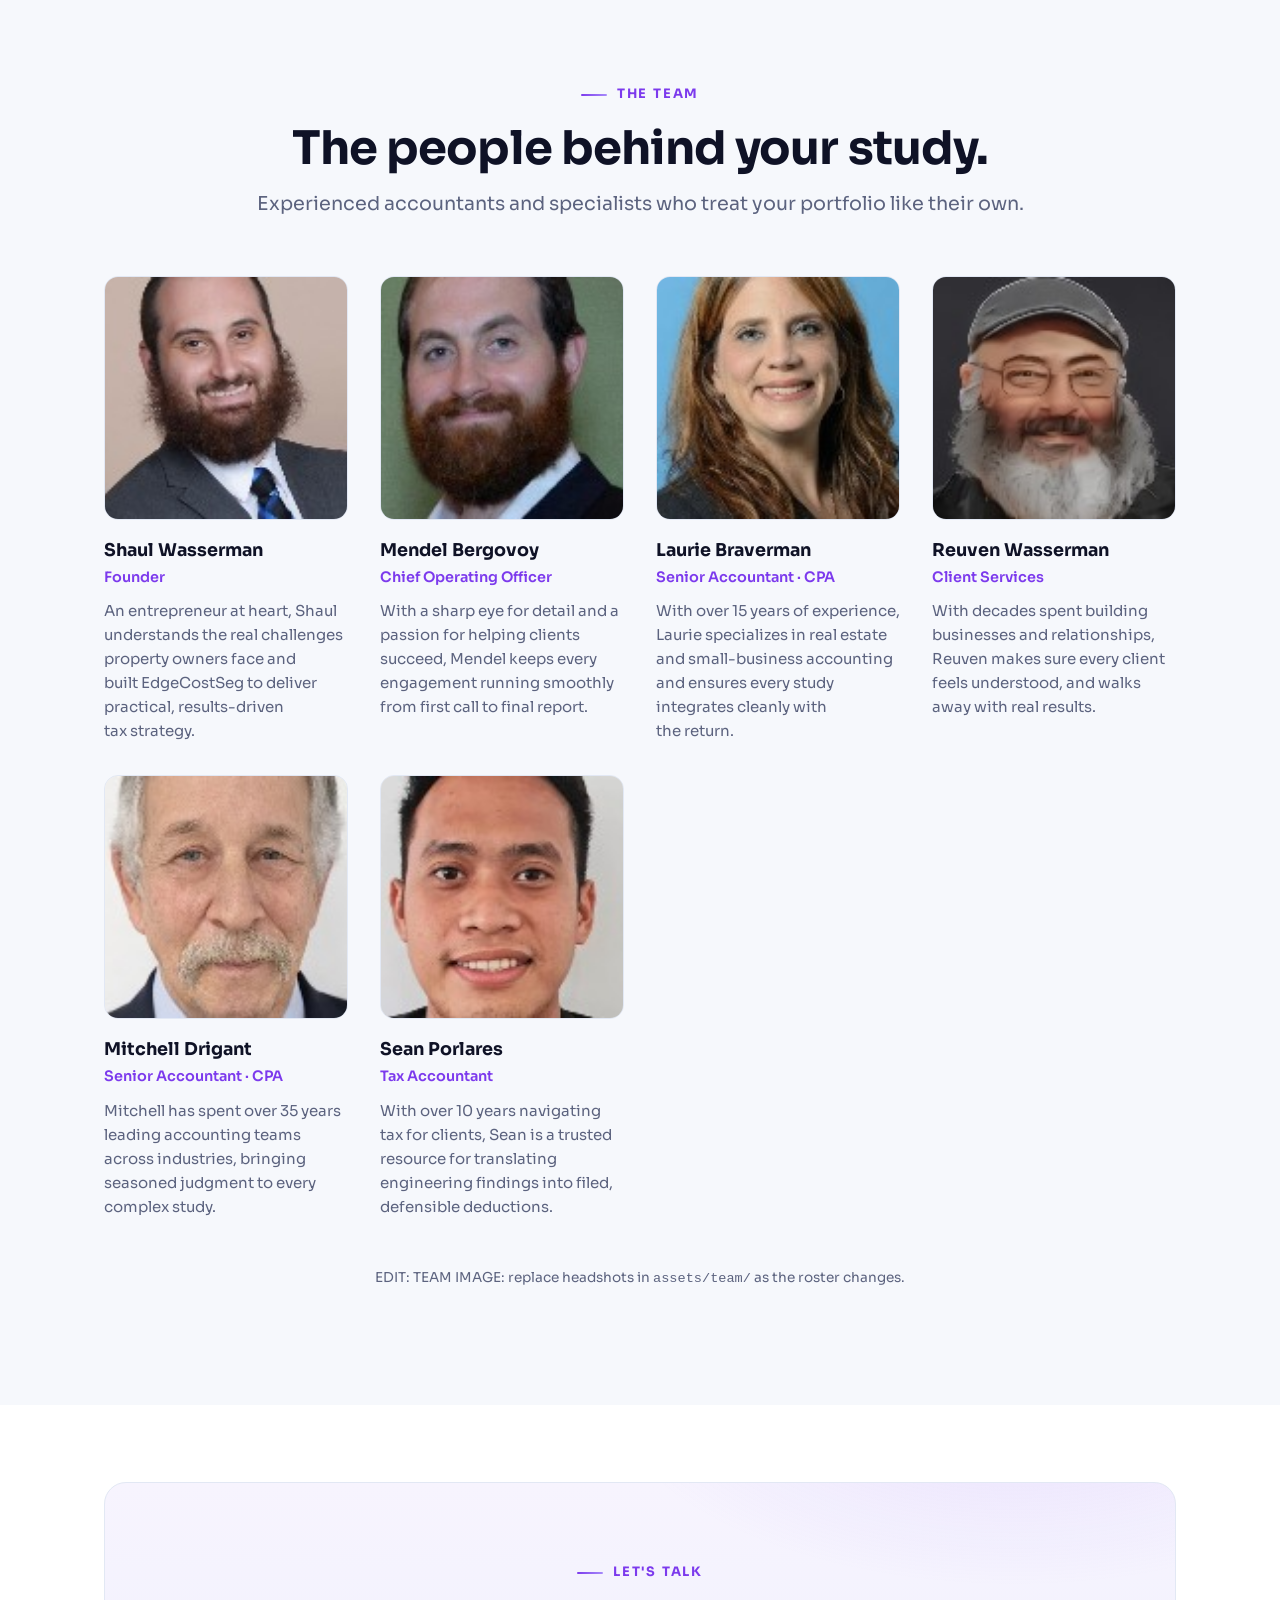
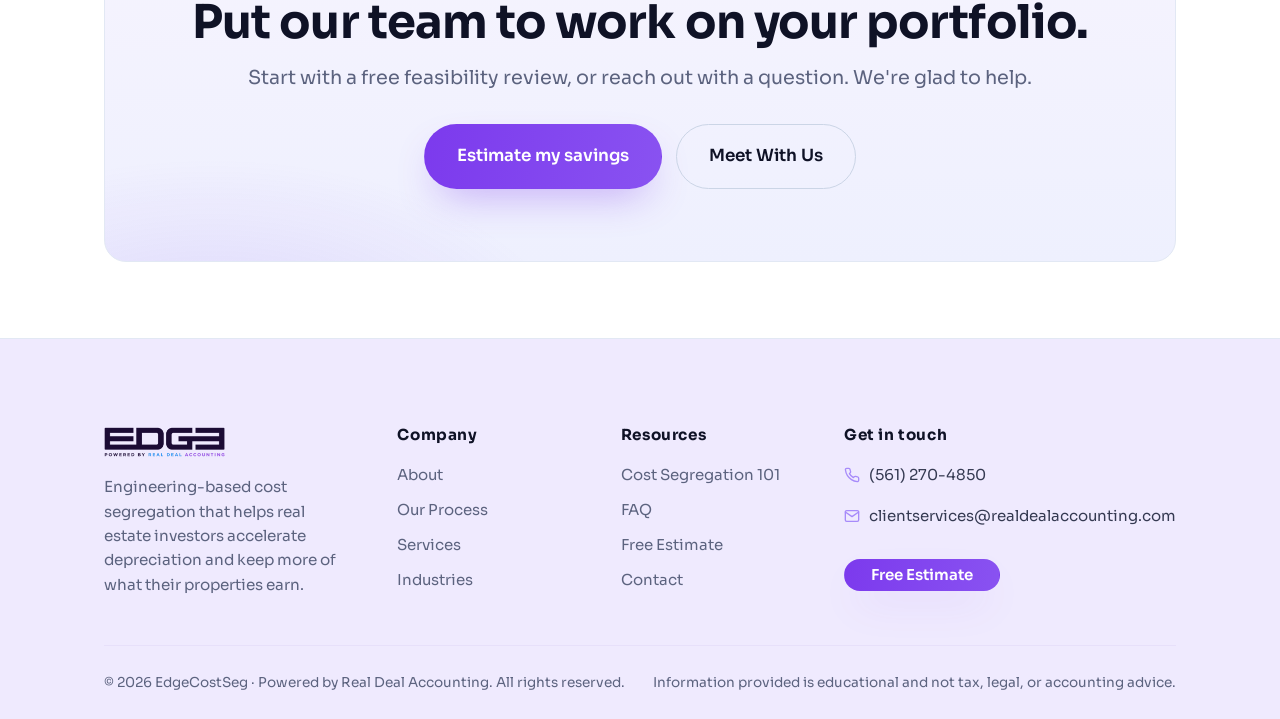
==== commit 9cd77be4: "SEO, speed and accessibility improvements (rounds 1 and 2) Round 1 - bugs, contrast, speed, images, " ====
--- a/about.html
+++ b/about.html
@@ -3,19 +3,20 @@
 <head>
   <meta charset="UTF-8" />
   <meta name="viewport" content="width=device-width, initial-scale=1.0" />
-  <title>About | EdgeCostSeg</title>
-  <meta name="description" content="EdgeCostSeg pairs engineering rigor with the accounting expertise of Real Deal Accounting to help real estate investors keep more of what they earn. Meet the team." />
+  <title>About Our Cost Segregation Team | EdgeCostSeg</title>
+  <meta name="description" content="EdgeCostSeg pairs engineering rigor with Real Deal Accounting's tax expertise to help real estate investors keep more of what they earn. Meet the team." />
   <meta name="theme-color" content="#efeafe" />
   <link rel="preconnect" href="https://fonts.googleapis.com" />
   <link rel="preconnect" href="https://fonts.gstatic.com" crossorigin />
-  <link href="https://fonts.googleapis.com/css2?family=Sora:wght@300;400;500;600;700;800&family=Figtree:wght@400;500;600;700&display=swap" rel="stylesheet" />
+  <link href="https://fonts.googleapis.com/css2?family=Sora:wght@400;500;600;700;800&family=Figtree:wght@400;500;600;700&display=swap" rel="stylesheet" />
   <link rel="stylesheet" href="styles.css" />
+  <noscript><style>.reveal { opacity: 1; transform: none; }</style></noscript>
 </head>
 <body>
   <a class="skip-link" href="#main">Skip to content</a>
   <header class="site-header">
     <div class="container nav">
-      <a class="brand" href="index.html" aria-label="EdgeCostSeg home"><!-- EDIT: LOGO --><img src="assets/logo.png" alt="EdgeCostSeg, powered by Real Deal Accounting" /></a>
+      <a class="brand" href="index.html" aria-label="EdgeCostSeg home"><!-- EDIT: LOGO --><img src="assets/logo.png" width="483" height="120" alt="EdgeCostSeg, powered by Real Deal Accounting" /></a>
       <nav aria-label="Primary"><ul class="nav-links">
         <li><a href="cost-segregation.html">Cost Segregation</a></li>
         <li><a href="services.html">Services</a></li>
@@ -33,7 +34,7 @@
   </header>
   <nav class="mobile-menu" id="mobileMenu" aria-label="Mobile">
     <a href="cost-segregation.html">Cost Segregation</a><a href="services.html">Services</a><a href="industries.html">Industries</a><a href="process.html">Process</a><a href="about.html" class="active">About</a><a href="faq.html">FAQ</a><a href="contact.html">Contact</a>
-    <a class="btn btn--primary" href="estimate.html">Get My Free Estimate</a><a class="btn btn--ghost nav-save" href="https://calendly.com/swasserman-o0l3/costseg" target="_blank" rel="noopener">Meet With Us</a>
+    <a class="btn btn--primary" href="estimate.html">Get My Free Estimate</a><a class="btn btn--ghost nav-save" href="https://calendly.com/swasserman-o0l3/costseg" target="_blank" rel="noopener">Meet With Us</a><a class="nav-phone" href="tel:+15612704850">Call (561) 270-4850</a>
   </nav>
 
   <main id="main">
@@ -41,7 +42,7 @@
       <div class="container">
         <p class="breadcrumb"><a href="index.html">Home</a> &nbsp;/&nbsp; About</p>
         <span class="eyebrow">Who we are</span>
-        <h1 class="h-xl">Engineering precision, meet accounting depth.</h1>
+        <h1 class="h-xl">Cost segregation with engineering precision and accounting depth.</h1>
         <p class="lead measure">EdgeCostSeg is the cost segregation practice of Real Deal Accounting, combining engineering rigor with hands-on tax expertise so investors capture every dollar they're entitled to, defensibly.</p>
       </div>
     </section>
@@ -77,37 +78,37 @@
         </div>
         <div class="grid cols-4">
           <div class="team-card">
-            <!-- EDIT: TEAM IMAGE --><img class="photo" src="assets/team/shaul.png" alt="Shaul Wasserman" />
+            <!-- EDIT: TEAM IMAGE --><img class="photo" src="assets/team/shaul.jpg" width="210" height="122" loading="lazy" decoding="async" alt="Shaul Wasserman" />
             <div class="name">Shaul Wasserman</div>
             <div class="role">Founder</div>
             <p class="bio">An entrepreneur at heart, Shaul understands the real challenges property owners face and built EdgeCostSeg to deliver practical, results-driven tax strategy.</p>
           </div>
           <div class="team-card">
-            <!-- EDIT: TEAM IMAGE --><img class="photo" src="assets/team/mendel.png" alt="Mendel Bergovoy" />
+            <!-- EDIT: TEAM IMAGE --><img class="photo" src="assets/team/mendel.jpg" width="233" height="122" loading="lazy" decoding="async" alt="Mendel Bergovoy" />
             <div class="name">Mendel Bergovoy</div>
             <div class="role">Chief Operating Officer</div>
             <p class="bio">With a sharp eye for detail and a passion for helping clients succeed, Mendel keeps every engagement running smoothly from first call to final report.</p>
           </div>
           <div class="team-card">
-            <!-- EDIT: TEAM IMAGE --><img class="photo" src="assets/team/laurie.png" alt="Laurie Braverman" />
+            <!-- EDIT: TEAM IMAGE --><img class="photo" src="assets/team/laurie.jpg" width="231" height="122" loading="lazy" decoding="async" alt="Laurie Braverman" />
             <div class="name">Laurie Braverman</div>
             <div class="role">Senior Accountant · CPA</div>
             <p class="bio">With over 15 years of experience, Laurie specializes in real estate and small-business accounting and ensures every study integrates cleanly with the return.</p>
           </div>
           <div class="team-card">
-            <!-- EDIT: TEAM IMAGE --><img class="photo" src="assets/team/reuven.png" alt="Reuven Wasserman" />
+            <!-- EDIT: TEAM IMAGE --><img class="photo" src="assets/team/reuven.jpg" width="231" height="122" loading="lazy" decoding="async" alt="Reuven Wasserman" />
             <div class="name">Reuven Wasserman</div>
             <div class="role">Client Services</div>
             <p class="bio">With decades spent building businesses and relationships, Reuven makes sure every client feels understood, and walks away with real results.</p>
           </div>
           <div class="team-card">
-            <!-- EDIT: TEAM IMAGE --><img class="photo" src="assets/team/mitchell.png" alt="Mitchell Drigant" />
+            <!-- EDIT: TEAM IMAGE --><img class="photo" src="assets/team/mitchell.jpg" width="210" height="122" loading="lazy" decoding="async" alt="Mitchell Drigant" />
             <div class="name">Mitchell Drigant</div>
             <div class="role">Senior Accountant · CPA</div>
             <p class="bio">Mitchell has spent over 35 years leading accounting teams across industries, bringing seasoned judgment to every complex study.</p>
           </div>
           <div class="team-card">
-            <!-- EDIT: TEAM IMAGE --><img class="photo" src="assets/team/sean.png" alt="Sean Porlares" />
+            <!-- EDIT: TEAM IMAGE --><img class="photo" src="assets/team/sean.jpg" width="233" height="122" loading="lazy" decoding="async" alt="Sean Porlares" />
             <div class="name">Sean Porlares</div>
             <div class="role">Tax Accountant</div>
             <p class="bio">With over 10 years navigating tax for clients, Sean is a trusted resource for translating engineering findings into filed, defensible deductions.</p>
@@ -120,7 +121,7 @@
     <section class="section section--tight">
       <div class="container">
         <div class="cta-banner reveal">
-          <span class="eyebrow" style="color:var(--violet-500)">Let's talk</span>
+          <span class="eyebrow">Let's talk</span>
           <h2 class="h-lg mt-s">Put our team to work on your portfolio.</h2>
           <p class="lead measure">Start with a free feasibility review, or reach out with a question. We're glad to help.</p>
           <div class="btn-row"><a class="btn btn--light btn--lg" href="estimate.html">Estimate my savings</a><!-- EDIT: CALENDLY LINK --><a class="btn btn--ghost-light btn--lg" href="https://calendly.com/swasserman-o0l3/costseg" target="_blank" rel="noopener">Meet With Us</a></div>
@@ -132,10 +133,10 @@
   <footer class="site-footer">
     <div class="container">
       <div class="footer-top">
-        <div class="footer-brand"><!-- EDIT: LOGO (white) --><img src="assets/logo.png" alt="EdgeCostSeg" /><p>Engineering-based cost segregation that helps real estate investors accelerate depreciation and keep more of what their properties earn.</p></div>
-        <div class="footer-col"><h4>Company</h4><ul><li><a href="about.html">About</a></li><li><a href="process.html">Our Process</a></li><li><a href="services.html">Services</a></li><li><a href="industries.html">Industries</a></li></ul></div>
-        <div class="footer-col"><h4>Resources</h4><ul><li><a href="cost-segregation.html">Cost Segregation 101</a></li><li><a href="faq.html">FAQ</a></li><li><a href="estimate.html">Free Estimate</a></li><li><a href="contact.html">Contact</a></li></ul></div>
-        <div class="footer-col"><h4>Get in touch</h4><div class="footer-contact"><!-- EDIT: PHONE --><a href="tel:+15612704850"><svg viewBox="0 0 24 24" fill="none" stroke="currentColor" stroke-width="2" stroke-linecap="round" stroke-linejoin="round"><path d="M22 16.92v3a2 2 0 0 1-2.18 2 19.79 19.79 0 0 1-8.63-3.07 19.5 19.5 0 0 1-6-6 19.79 19.79 0 0 1-3.07-8.67A2 2 0 0 1 4.11 2h3a2 2 0 0 1 2 1.72c.13.96.36 1.9.7 2.81a2 2 0 0 1-.45 2.11L8.09 9.91a16 16 0 0 0 6 6l1.27-1.27a2 2 0 0 1 2.11-.45c.91.34 1.85.57 2.81.7A2 2 0 0 1 22 16.92z"/></svg>(561) 270-4850</a><!-- EDIT: EMAIL --><a href="mailto:clientservices@realdealaccounting.com"><svg viewBox="0 0 24 24" fill="none" stroke="currentColor" stroke-width="2" stroke-linecap="round" stroke-linejoin="round"><path d="M4 4h16a2 2 0 0 1 2 2v12a2 2 0 0 1-2 2H4a2 2 0 0 1-2-2V6a2 2 0 0 1 2-2z"/><polyline points="22,6 12,13 2,6"/></svg>clientservices@realdealaccounting.com</a></div><a class="btn btn--gradient mt-m" href="estimate.html">Free Estimate</a></div>
+        <div class="footer-brand"><!-- EDIT: LOGO (white) --><img src="assets/logo.png" width="483" height="120" alt="EdgeCostSeg" /><p>Engineering-based cost segregation that helps real estate investors accelerate depreciation and keep more of what their properties earn.</p></div>
+        <div class="footer-col"><h2>Company</h2><ul><li><a href="about.html">About</a></li><li><a href="process.html">Our Process</a></li><li><a href="services.html">Services</a></li><li><a href="industries.html">Industries</a></li></ul></div>
+        <div class="footer-col"><h2>Resources</h2><ul><li><a href="cost-segregation.html">Cost Segregation 101</a></li><li><a href="faq.html">FAQ</a></li><li><a href="estimate.html">Free Estimate</a></li><li><a href="contact.html">Contact</a></li></ul></div>
+        <div class="footer-col"><h2>Get in touch</h2><div class="footer-contact"><!-- EDIT: PHONE --><a href="tel:+15612704850"><svg viewBox="0 0 24 24" fill="none" stroke="currentColor" stroke-width="2" stroke-linecap="round" stroke-linejoin="round"><path d="M22 16.92v3a2 2 0 0 1-2.18 2 19.79 19.79 0 0 1-8.63-3.07 19.5 19.5 0 0 1-6-6 19.79 19.79 0 0 1-3.07-8.67A2 2 0 0 1 4.11 2h3a2 2 0 0 1 2 1.72c.13.96.36 1.9.7 2.81a2 2 0 0 1-.45 2.11L8.09 9.91a16 16 0 0 0 6 6l1.27-1.27a2 2 0 0 1 2.11-.45c.91.34 1.85.57 2.81.7A2 2 0 0 1 22 16.92z"/></svg>(561) 270-4850</a><!-- EDIT: EMAIL --><a href="mailto:clientservices@realdealaccounting.com"><svg viewBox="0 0 24 24" fill="none" stroke="currentColor" stroke-width="2" stroke-linecap="round" stroke-linejoin="round"><path d="M4 4h16a2 2 0 0 1 2 2v12a2 2 0 0 1-2 2H4a2 2 0 0 1-2-2V6a2 2 0 0 1 2-2z"/><polyline points="22,6 12,13 2,6"/></svg>clientservices@realdealaccounting.com</a></div><a class="btn btn--gradient mt-m" href="estimate.html">Free Estimate</a></div>
       </div>
       <div class="footer-bottom"><span>© <span id="year">2026</span> EdgeCostSeg · Powered by Real Deal Accounting. All rights reserved.</span><span>Information provided is educational and not tax, legal, or accounting advice.</span></div>
     </div>
--- a/styles.css
+++ b/styles.css
@@ -26,10 +26,11 @@
   --gray-300: #cbd5e6;
   --ink-900: #0f1226;    /* primary text on light                  */
   --ink-700: #353a52;    /* body text                              */
-  --ink-500: #6b7390;    /* muted text                             */
+  --ink-500: #5c637f;    /* muted text (darkened from #6b7390 for WCAG AA contrast) */
 
   /* ---- Signature gradient (blue -> violet, mirrors logo) ---- */
   --grad: linear-gradient(100deg, var(--blue-600) 0%, var(--violet-400) 100%);
+  --grad-btn: linear-gradient(100deg, var(--blue-600) 0%, #8952f1 100%); /* buttons: lighter end kept dark enough for white text (4.6:1) */
   --grad-soft: linear-gradient(100deg, rgba(124,58,237,.14), rgba(139,92,246,.16));
 
   /* ---- Type ---- */
@@ -120,7 +121,7 @@
 .eyebrow::before {
   content: ""; width: 26px; height: 2px; border-radius: 2px; background: var(--grad);
 }
-.section--navy .eyebrow { color: var(--violet-500); }
+.section--navy .eyebrow { color: var(--blue-600); }
 
 .h-xl { font-size: clamp(2.2rem, 5.2vw, 3.9rem); }
 .h-lg { font-size: clamp(1.9rem, 4vw, 2.9rem); }
@@ -144,11 +145,11 @@
 .btn svg { width: 18px; height: 18px; }
 .btn--primary { background: var(--blue-600); color: #fff; box-shadow: var(--shadow-blue); }
 .btn--primary:hover { transform: translateY(-2px); background: var(--blue-500); }
-.btn--gradient { background: var(--grad); color: #fff; box-shadow: var(--shadow-blue); }
+.btn--gradient { background: var(--grad-btn); color: #fff; box-shadow: var(--shadow-blue); }
 .btn--gradient:hover { transform: translateY(-2px); filter: brightness(1.05); }
 .btn--ghost { background: transparent; color: var(--ink-900); border-color: var(--gray-300); }
 .btn--ghost:hover { border-color: var(--blue-500); color: var(--blue-600); }
-.btn--light { background: var(--grad); color: #fff; box-shadow: var(--shadow-blue); }
+.btn--light { background: var(--grad-btn); color: #fff; box-shadow: var(--shadow-blue); }
 .btn--light:hover { transform: translateY(-2px); box-shadow: var(--shadow-lg); }
 .btn--ghost-light { background: transparent; color: var(--ink-900); border-color: var(--gray-300); }
 .btn--ghost-light:hover { border-color: var(--blue-500); color: var(--blue-600); background: transparent; }
@@ -196,7 +197,7 @@
 @media (max-width: 1080px) {
   .nav-phone { display: none; }
 }
-@media (max-width: 980px) {
+@media (max-width: 1200px) { /* was 980px: header overflowed between ~1000-1180px */
   .nav-links, .nav-cta .btn { display: none; }
   .nav-toggle { display: inline-flex; }
 }
@@ -212,6 +213,8 @@
 .mobile-menu a { padding: 16px 8px; font-size: 1.15rem; font-weight: 600; color: var(--ink-900); border-bottom: 1px solid var(--gray-100); }
 .mobile-menu a.active { color: var(--blue-600); }
 .mobile-menu .btn { margin-top: 22px; }
+.mobile-menu a.btn--primary { color: #fff; border-bottom-color: transparent; } /* .mobile-menu a was overriding the button text color */
+.mobile-menu a.btn--ghost { border-bottom: 1px solid var(--gray-300); }
 .mobile-menu .nav-phone { display: inline-flex; margin-top: 16px; font-size: 1.05rem; }
 body.menu-open { overflow: hidden; }
 
@@ -276,7 +279,7 @@
 @media (max-width: 940px) { .hero-grid { grid-template-columns: 1fr; } }
 .hero h1 { color: var(--ink-900); letter-spacing: -0.005em; word-spacing: 0.04em; }
 .hero .lead { color: var(--ink-500); margin-top: 22px; }
-.hero .eyebrow { color: var(--violet-500); margin-bottom: 22px; }
+.hero .eyebrow { color: var(--blue-600); margin-bottom: 22px; }
 .hero .btn-row { margin-top: 34px; }
 .hero-note { margin-top: 22px; font-size: .9rem; color: var(--ink-500); display: flex; align-items: center; gap: 10px; }
 .hero-note svg { width: 16px; height: 16px; color: var(--violet-500); }
@@ -547,12 +550,12 @@
 .footer-top { display: grid; grid-template-columns: 1.4fr 1fr 1fr 1fr; gap: clamp(28px, 4vw, 48px); padding-bottom: 48px; }
 @media (max-width: 860px) { .footer-top { grid-template-columns: 1fr 1fr; } }
 @media (max-width: 520px) { .footer-top { grid-template-columns: 1fr; } }
-.footer-brand img { height: 30px; margin-bottom: 18px; }   /* EDIT: LOGO (white) */
+.footer-brand img { height: 30px; width: auto; margin-bottom: 18px; }   /* EDIT: LOGO (white) */
 .footer-brand p { color: var(--ink-500); font-size: .95rem; max-width: 34ch; }
-.footer-col h4 { color: var(--ink-900); font-size: .95rem; font-family: var(--font-body); font-weight: 700; letter-spacing: .04em; margin-bottom: 16px; }
+.footer-col h2, .footer-col h4 { color: var(--ink-900); font-size: .95rem; font-family: var(--font-body); font-weight: 700; letter-spacing: .04em; margin-bottom: 16px; }
 .site-footer .btn--gradient, .site-footer .btn--primary, .footer-col a.btn { color: #fff; }
-.footer-col ul { list-style: none; padding: 0; display: grid; gap: 11px; }
-.footer-col a { color: var(--ink-500); font-size: .94rem; transition: color .15s ease; }
+.footer-col ul { list-style: none; padding: 0; display: grid; gap: 5px; } /* gap reduced by the 6px padding added to links below */
+.footer-col a { display: inline-block; padding-block: 3px; color: var(--ink-500); font-size: .94rem; transition: color .15s ease; }
 .footer-col a:hover { color: var(--ink-900); }
 .footer-contact { display: grid; gap: 11px; font-size: .94rem; }
 .footer-contact a { display: inline-flex; align-items: center; gap: 9px; color: var(--ink-700); }
@@ -577,8 +580,9 @@
 }
 .page-hero h1 { color: var(--ink-900); }
 .page-hero .lead { color: var(--ink-500); margin-top: 18px; }
-.page-hero .eyebrow { color: var(--violet-500); margin-bottom: 18px; }
+.page-hero .eyebrow { color: var(--blue-600); margin-bottom: 18px; }
 .breadcrumb { font-size: .85rem; color: var(--ink-900); font-weight: 500; margin-bottom: 20px; }
+.breadcrumb a { display: inline-block; padding-block: 4px; }
 .breadcrumb a:hover { color: var(--blue-600); }
 
 /* ============================================================
@@ -662,3 +666,13 @@
 
 /* Tweaks panel host, never affects page flow */
 #tweaks-root:empty { display: none; }
+
+/* Visually hidden, still read by screen readers and search engines (heading structure) */
+.sr-only { position: absolute; width: 1px; height: 1px; padding: 0; margin: -1px; overflow: hidden; clip: rect(0 0 0 0); white-space: nowrap; border: 0; }
+
+/* Links inside body text */
+.text-link { color: var(--blue-600); text-decoration: underline; text-decoration-thickness: 1px; text-underline-offset: 3px; }
+.text-link:hover { color: var(--ink-900); }
+
+/* Keep linked sections clear of the sticky header */
+[id] { scroll-margin-top: 96px; }
